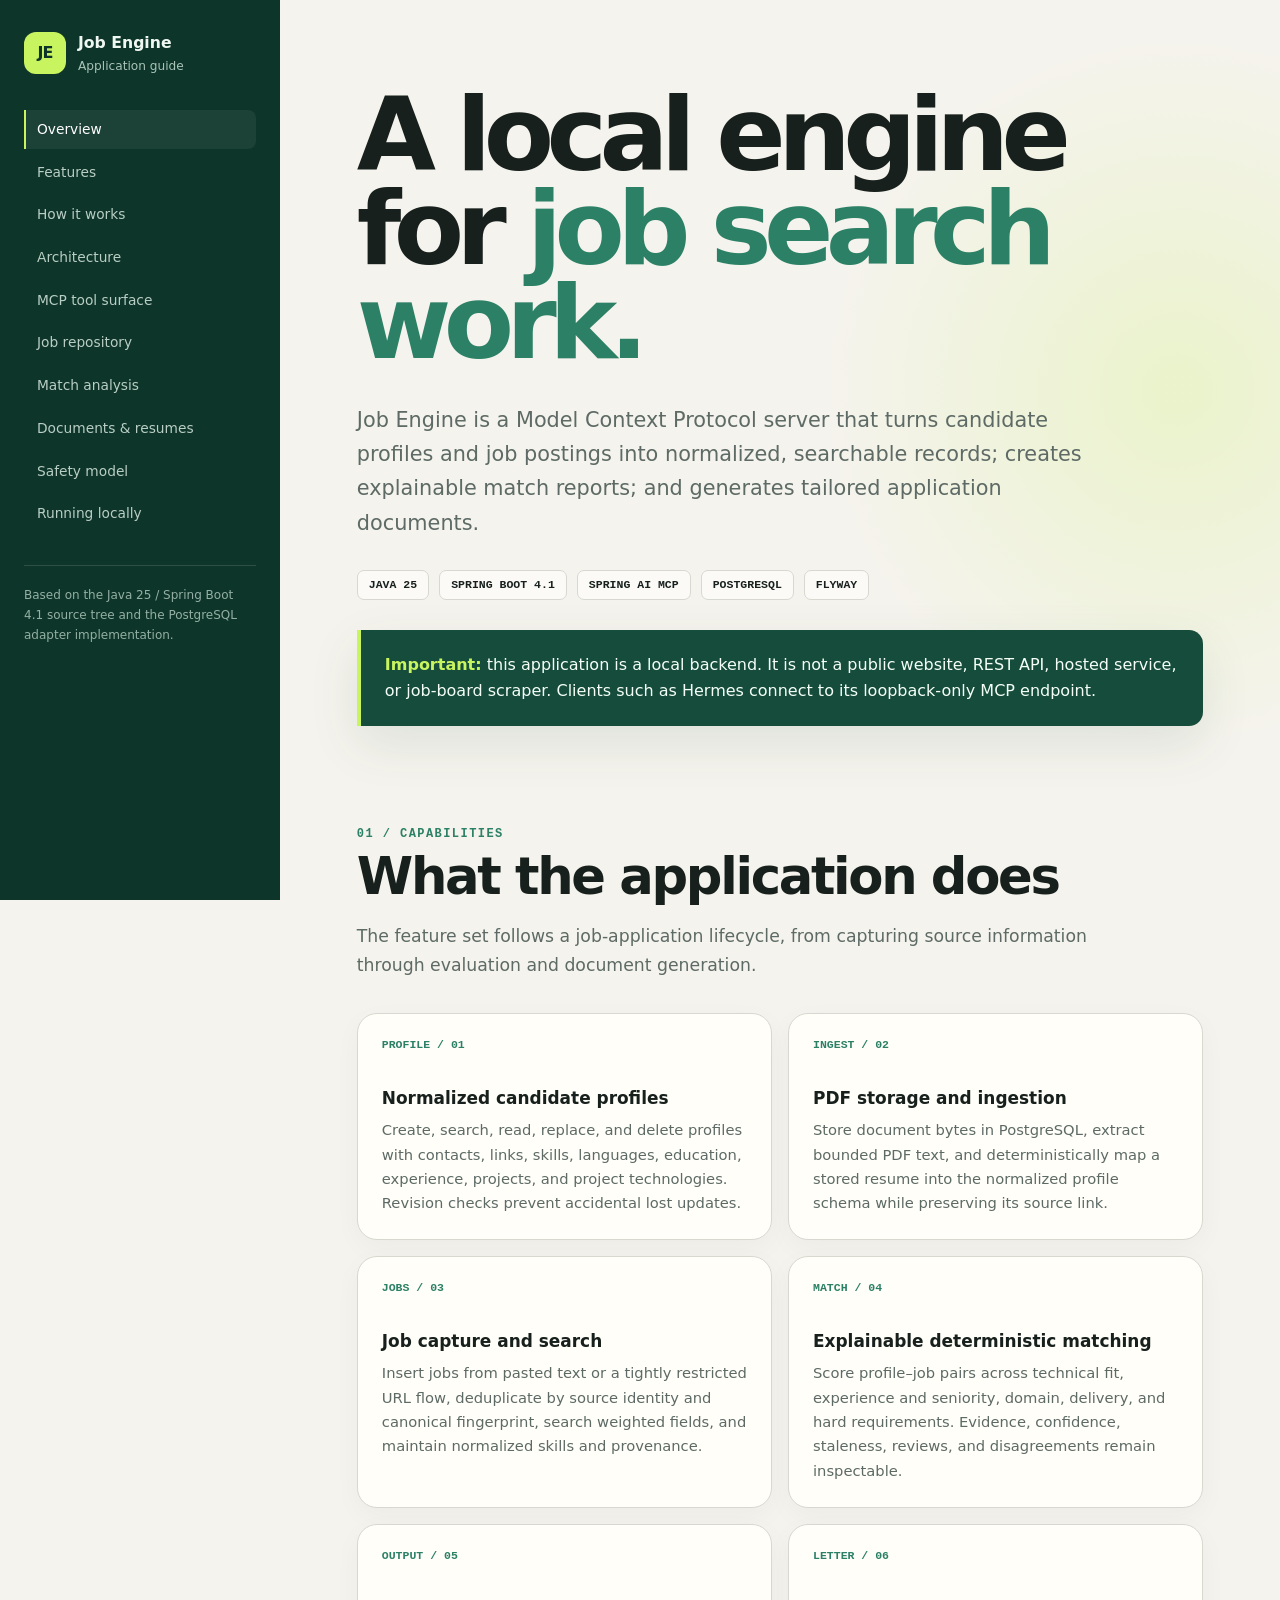
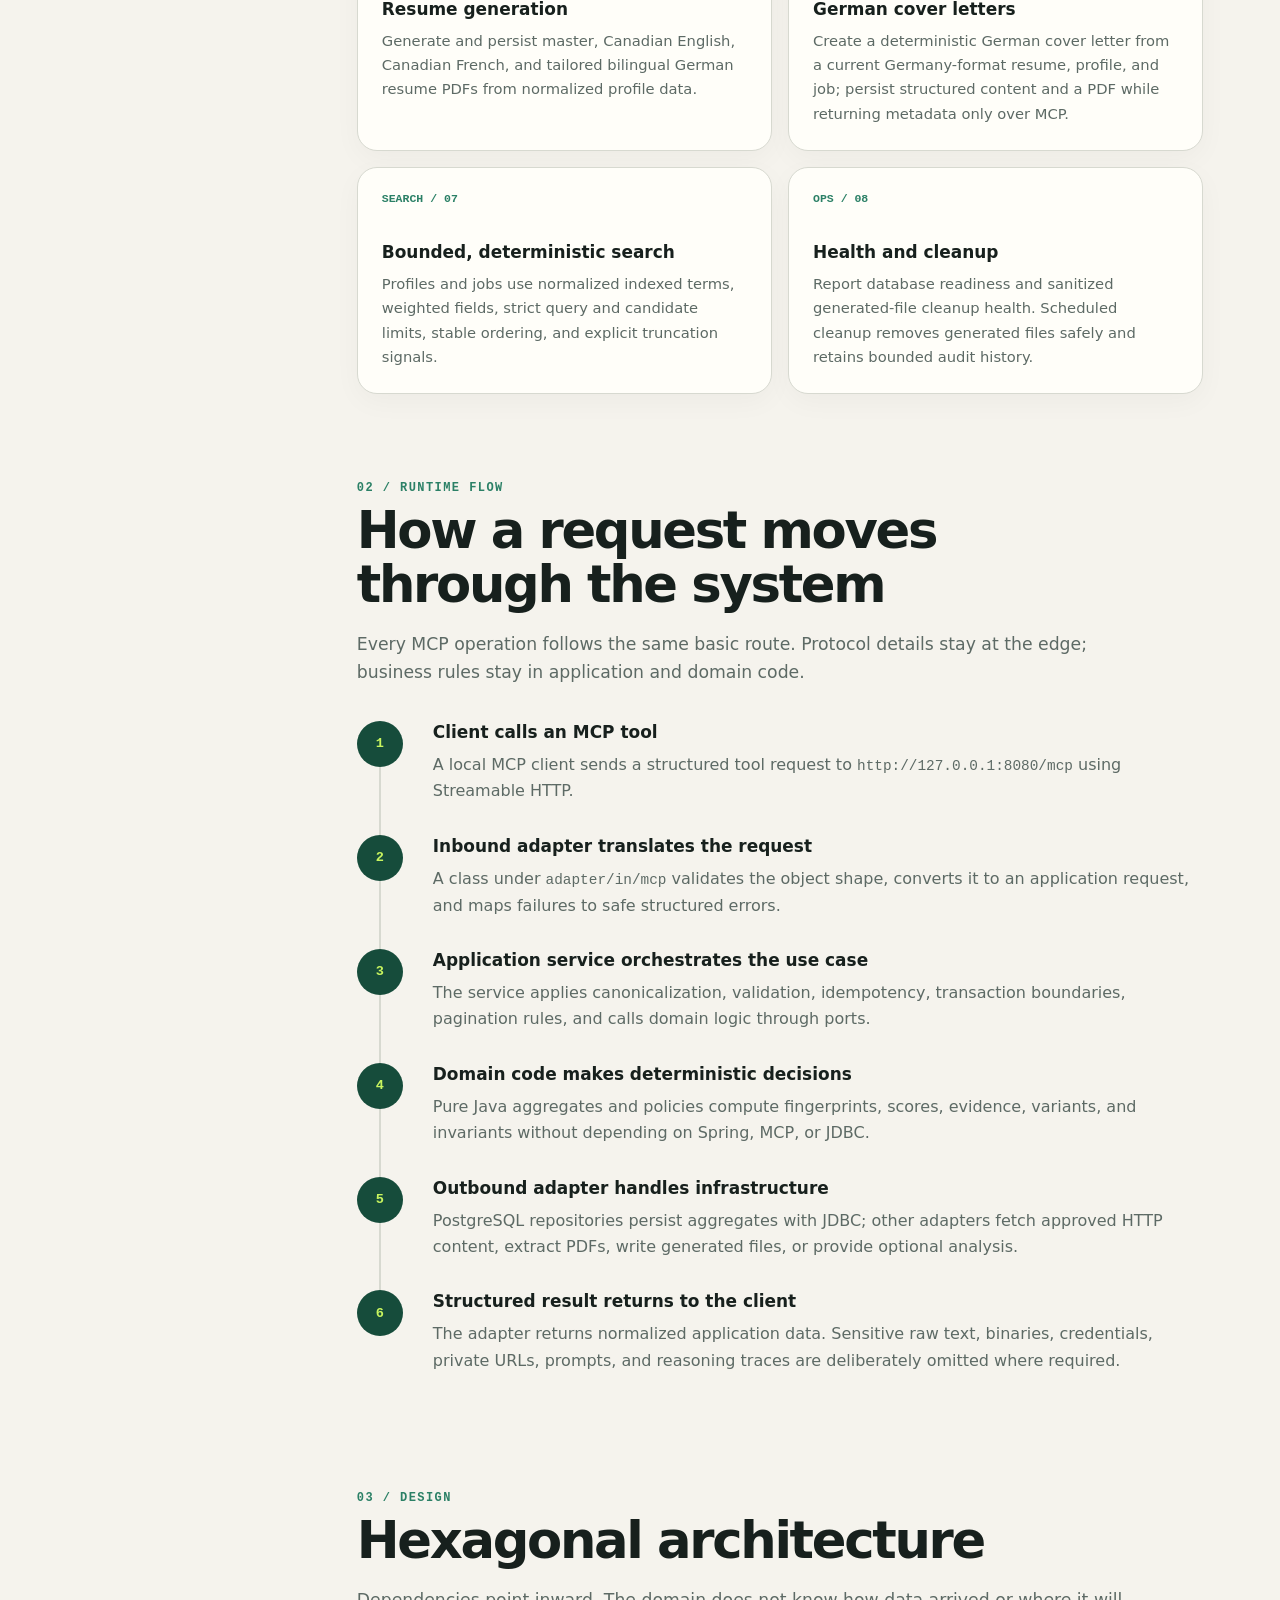
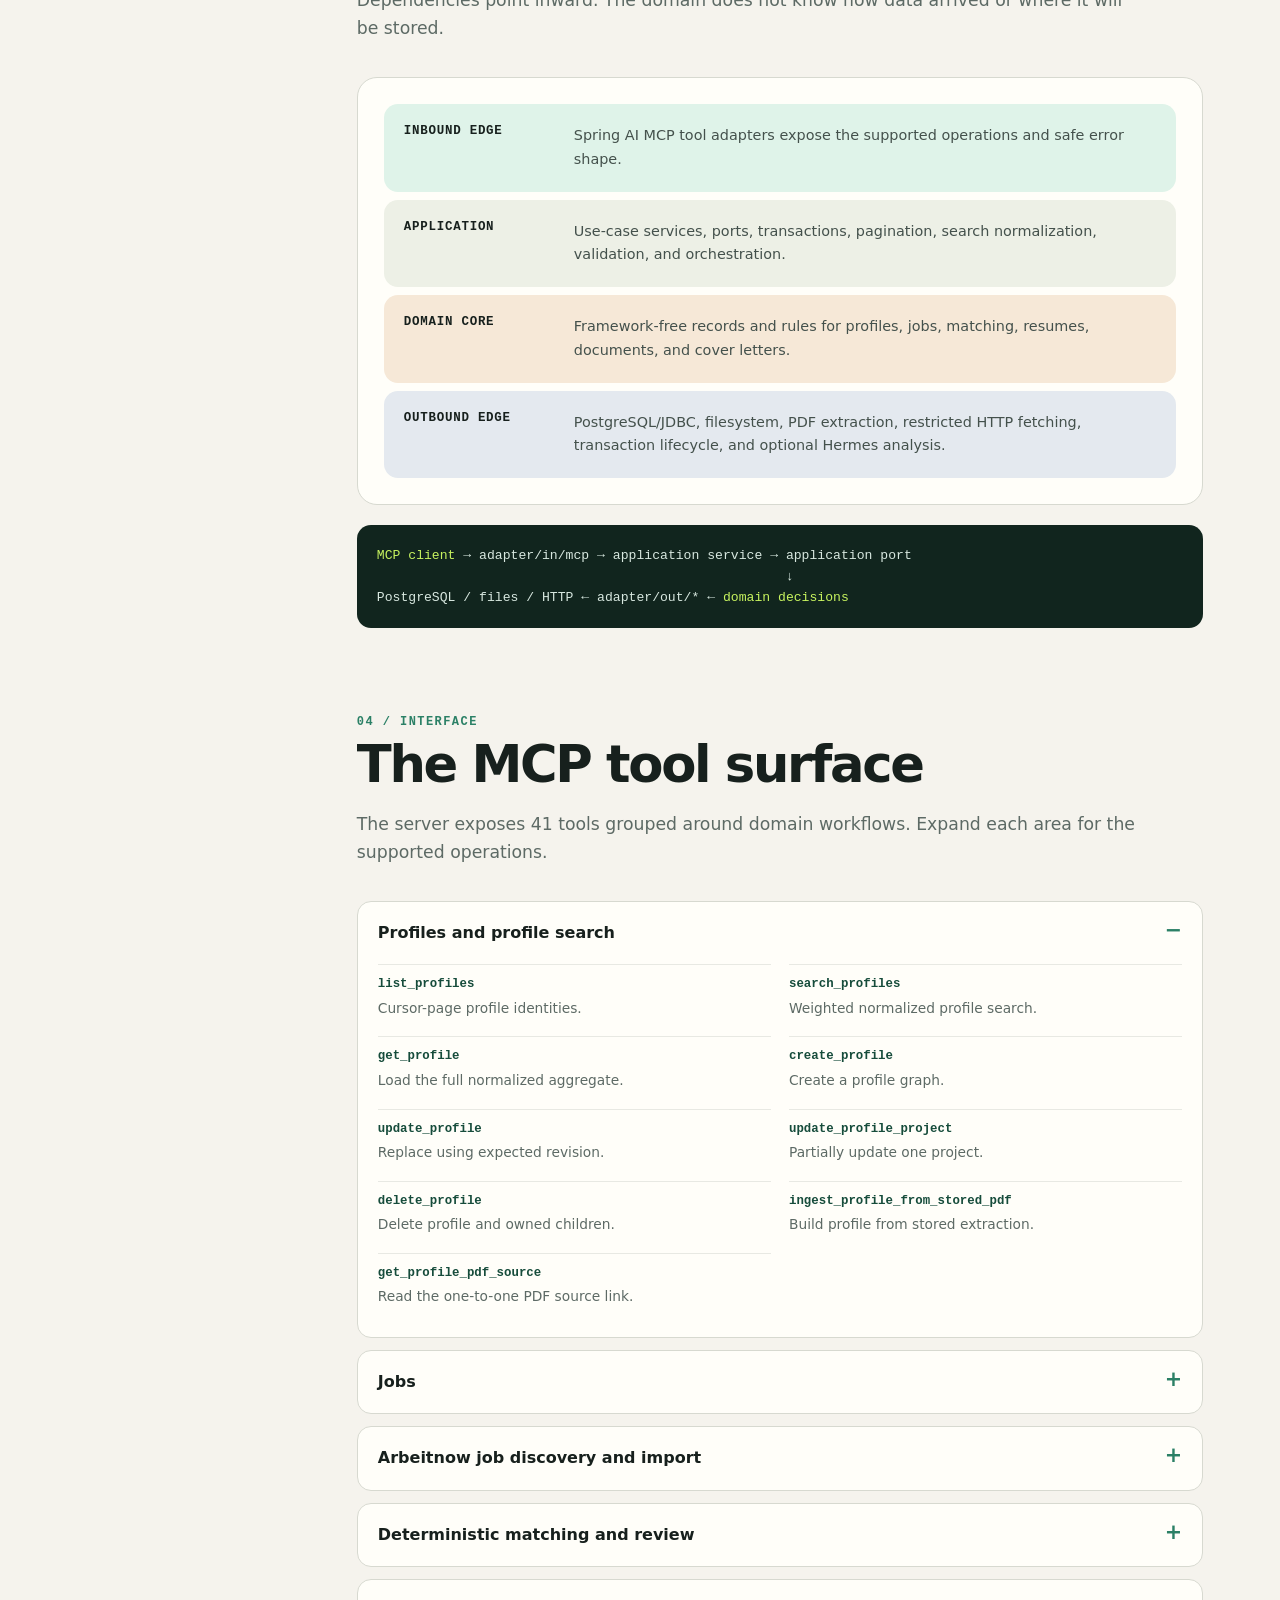
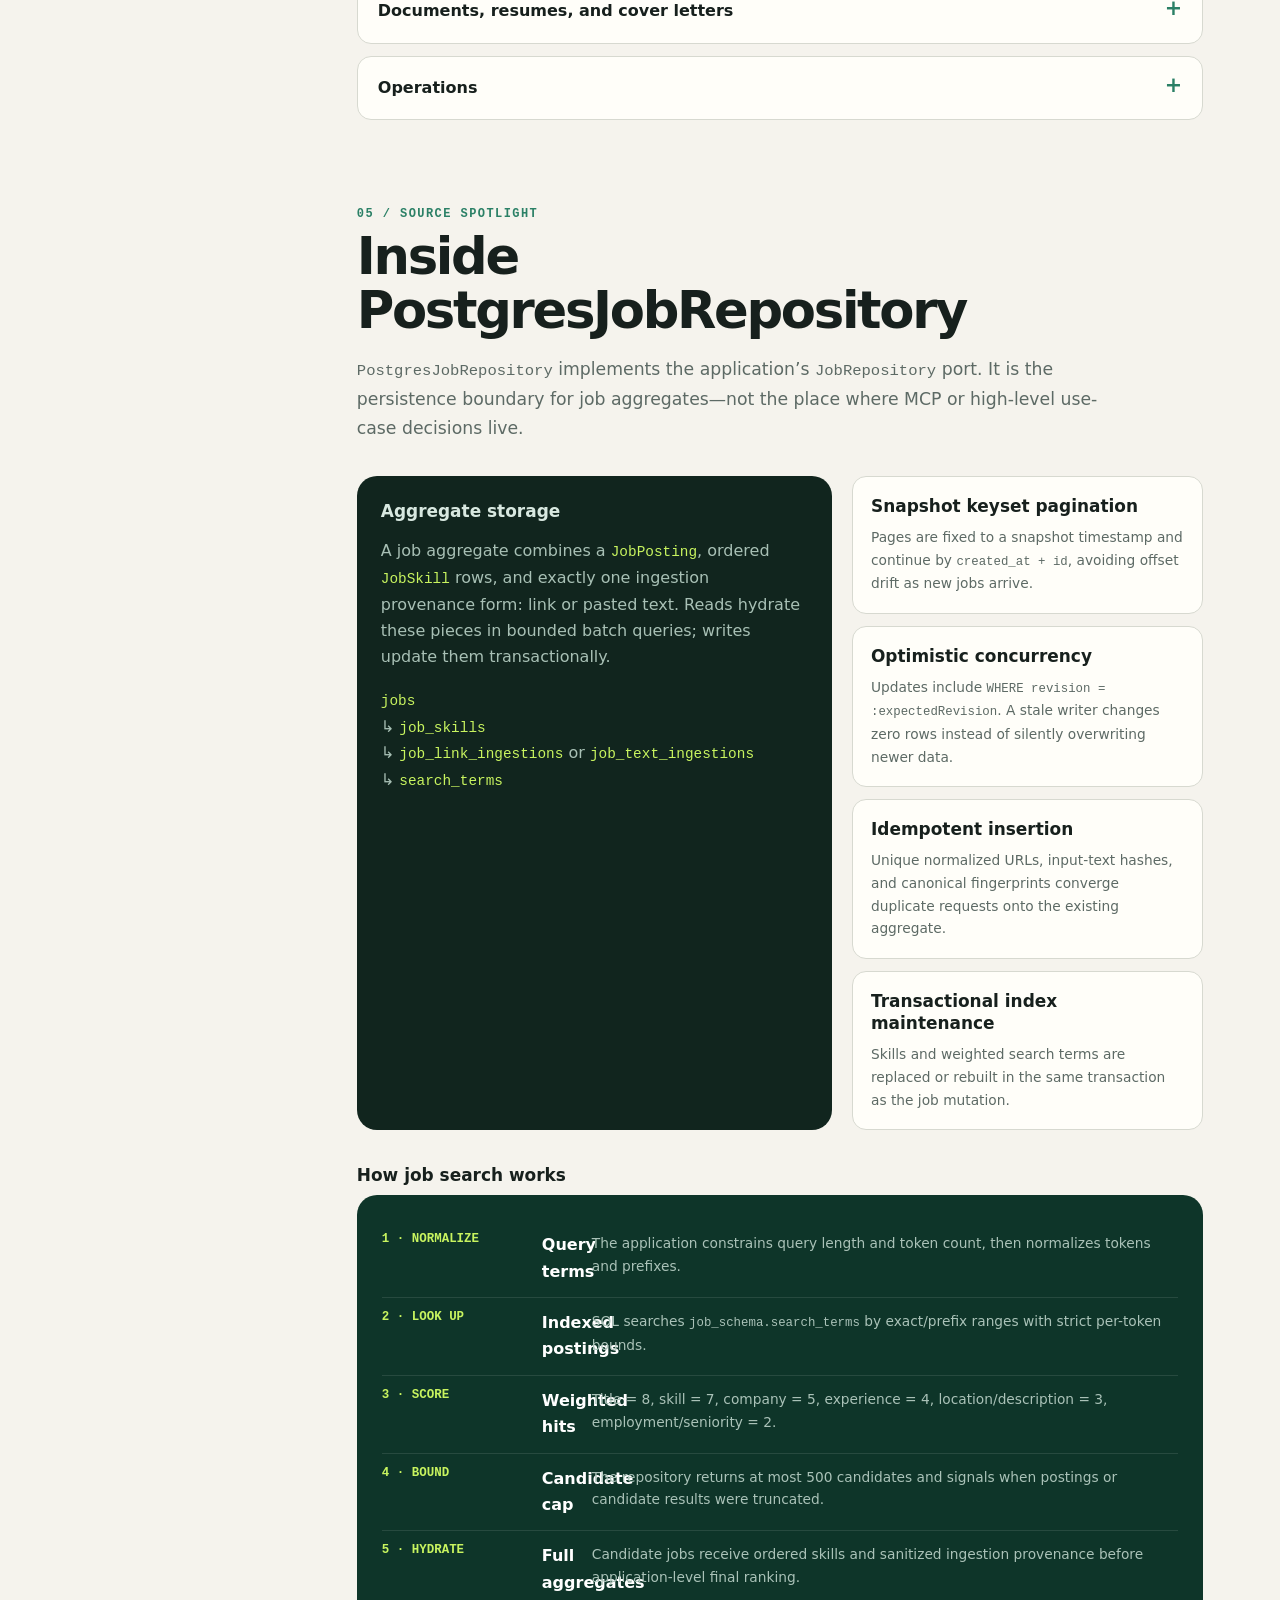
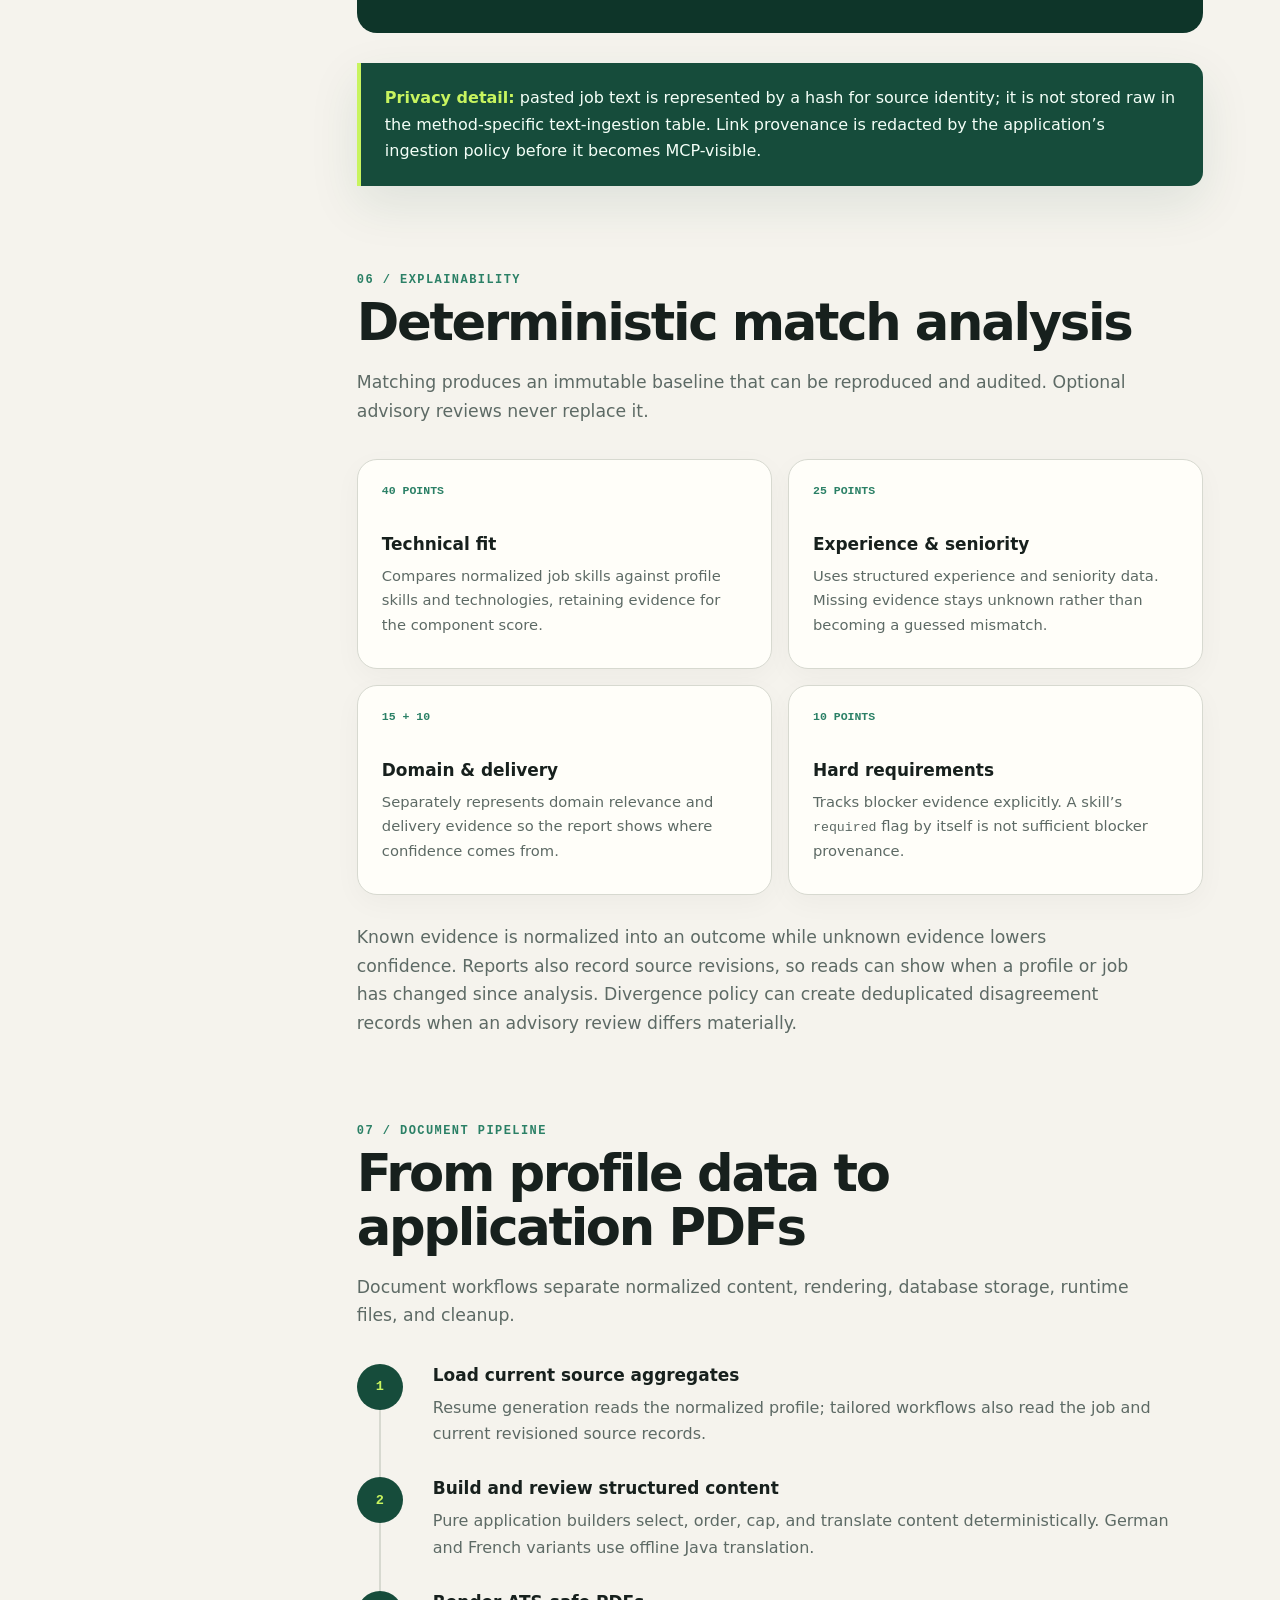
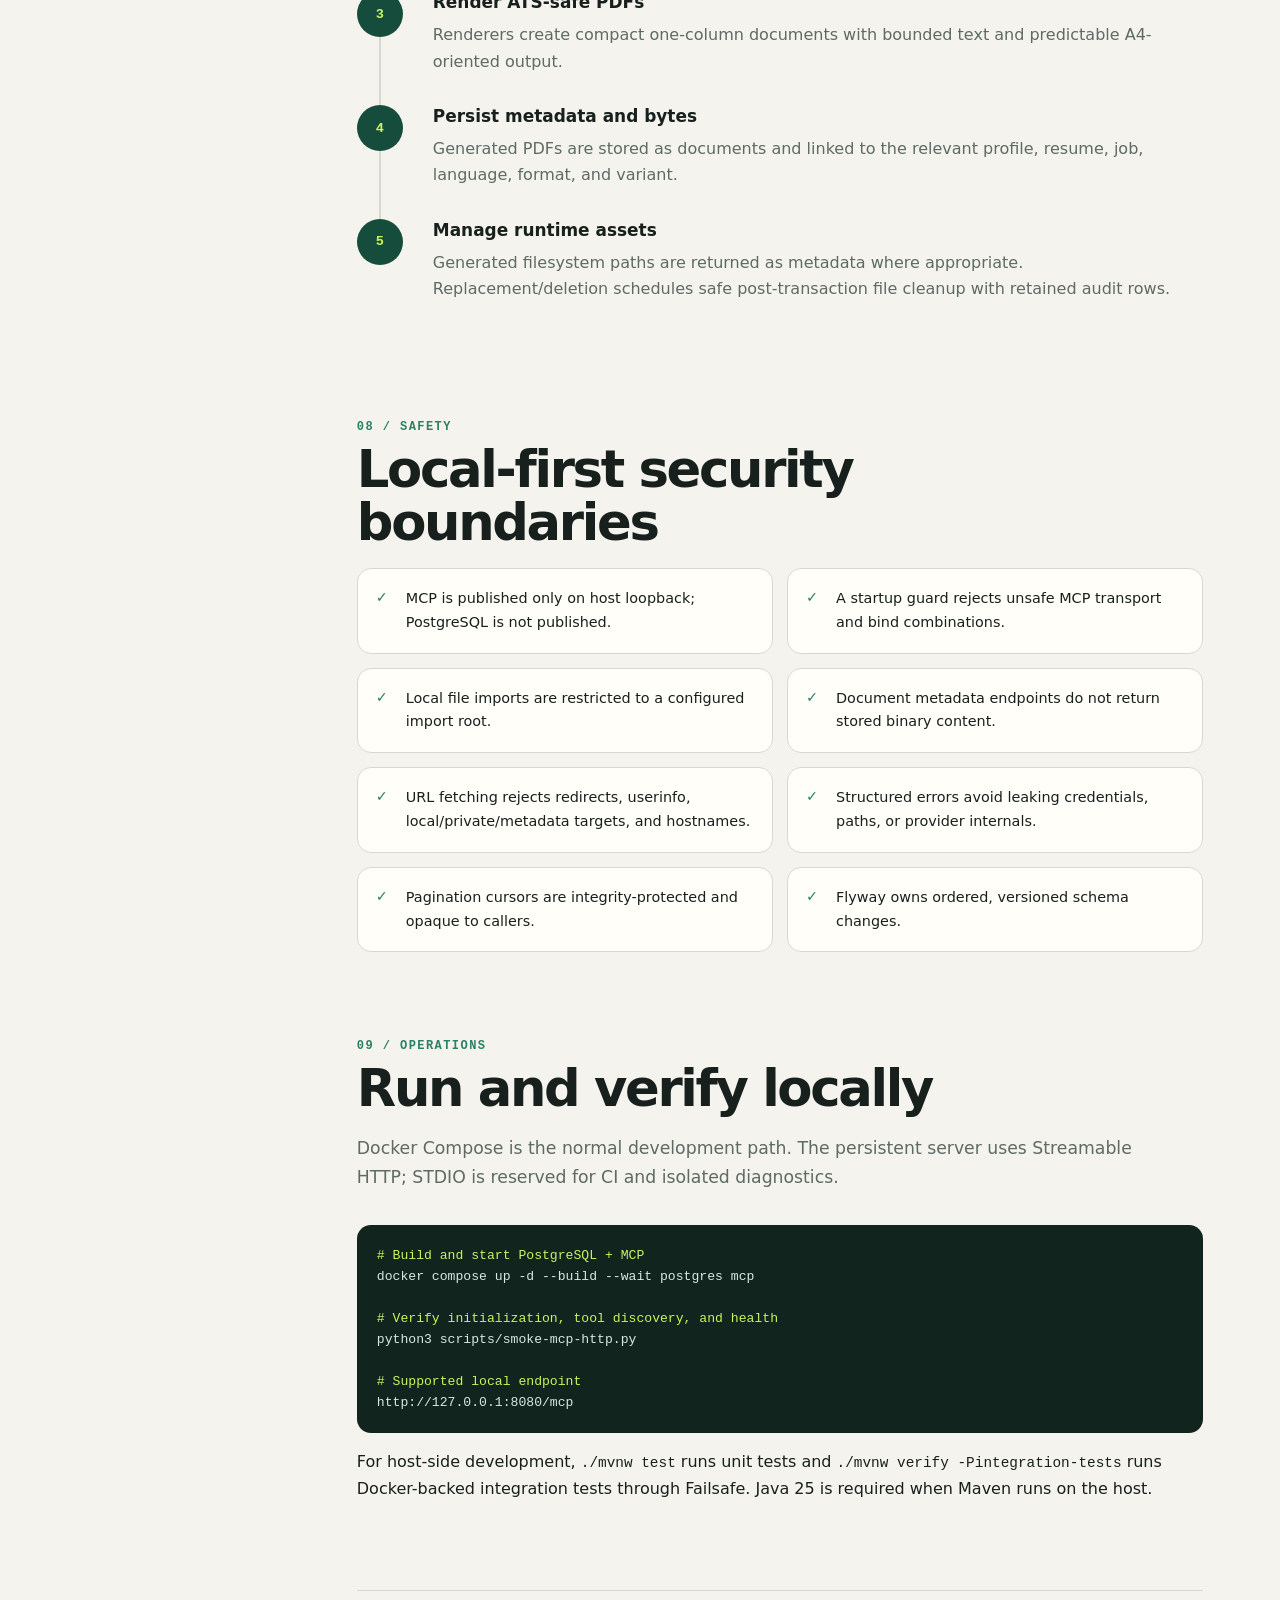
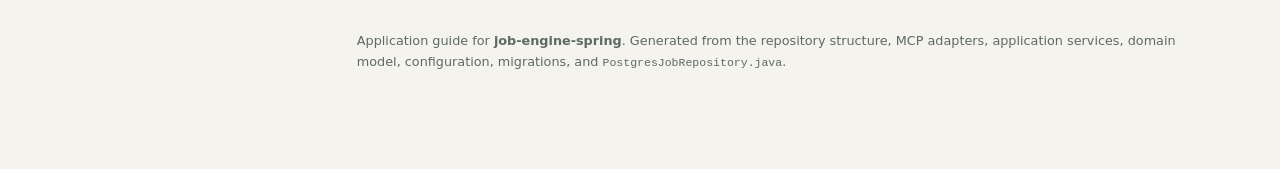
==== documentation/index.html @ 2ce81234 "feat: add Arbeitnow job scan and import tools Add a bounded, read-only Arbeitnow job scan and signed" ====
<!doctype html>
<html lang="en">
<head>
  <meta charset="utf-8">
  <meta name="viewport" content="width=device-width, initial-scale=1">
  <meta name="description" content="Feature and architecture guide for the job-engine-spring local MCP server.">
  <title>Job Engine — Application Guide</title>
  <style>
    :root {
      color-scheme: light;
      --ink: #17201d;
      --muted: #5d6a65;
      --paper: #f5f3ed;
      --surface: #fffef9;
      --line: #d7d9d0;
      --forest: #164c3b;
      --forest-2: #0e3529;
      --lime: #c8f45f;
      --teal: #2b8066;
      --amber: #d68731;
      --code: #11251e;
      --shadow: 0 18px 50px rgba(22, 76, 59, .10);
      --radius: 20px;
      --sidebar: 280px;
    }

    * { box-sizing: border-box; }
    html { scroll-behavior: smooth; scroll-padding-top: 28px; }
    body {
      margin: 0;
      color: var(--ink);
      background:
        radial-gradient(circle at 92% 4%, rgba(200, 244, 95, .24), transparent 22rem),
        var(--paper);
      font-family: Inter, ui-sans-serif, system-ui, -apple-system, BlinkMacSystemFont, "Segoe UI", sans-serif;
      line-height: 1.65;
    }
    a { color: inherit; }
    code, pre { font-family: "SFMono-Regular", Consolas, "Liberation Mono", monospace; }
    code { font-size: .9em; }
    .shell { display: grid; grid-template-columns: var(--sidebar) minmax(0, 1fr); min-height: 100vh; }

    .sidebar {
      position: sticky;
      top: 0;
      height: 100vh;
      padding: 30px 24px;
      background: var(--forest-2);
      color: #eef7f1;
      overflow-y: auto;
    }
    .brand { display: flex; gap: 12px; align-items: center; margin-bottom: 34px; }
    .brand-mark {
      display: grid; place-items: center; width: 42px; height: 42px;
      border-radius: 12px; background: var(--lime); color: var(--forest-2);
      font-weight: 900; letter-spacing: -.06em;
    }
    .brand strong { display: block; font-size: .98rem; }
    .brand span { display: block; color: #a9c4b9; font-size: .76rem; }
    .sidebar nav { display: grid; gap: 4px; }
    .sidebar nav a {
      padding: 8px 11px; border-left: 2px solid transparent; border-radius: 0 8px 8px 0;
      color: #b9cec5; text-decoration: none; font-size: .86rem; transition: .18s ease;
    }
    .sidebar nav a:hover, .sidebar nav a.active { color: white; border-color: var(--lime); background: rgba(255,255,255,.06); }
    .sidebar-note { margin-top: 32px; padding-top: 20px; border-top: 1px solid rgba(255,255,255,.13); color: #94b0a5; font-size: .75rem; }

    main { width: min(1140px, 100%); padding: 48px clamp(28px, 6vw, 88px) 80px; }
    section { margin: 0 0 88px; }
    .hero { min-height: 70vh; display: grid; align-content: center; padding: 40px 0 72px; }
    .hero h1 { max-width: 850px; margin: 0; font-size: clamp(3rem, 8vw, 6.8rem); line-height: .92; letter-spacing: -.075em; }
    .hero h1 span { color: var(--teal); }
    .hero-copy { max-width: 730px; margin: 32px 0 0; font-size: clamp(1.05rem, 2vw, 1.3rem); color: var(--muted); }
    .hero-meta { display: flex; flex-wrap: wrap; gap: 10px; margin-top: 30px; }
    .hero-meta span { padding: 7px 11px; border: 1px solid var(--line); border-radius: 7px; background: rgba(255,255,255,.6); font: 700 .72rem/1.2 "SFMono-Regular", Consolas, monospace; }

    .section-number { display: block; margin-bottom: 10px; color: var(--teal); font: 800 .75rem/1 monospace; letter-spacing: .12em; }
    h2 { max-width: 780px; margin: 0 0 18px; font-size: clamp(2rem, 4vw, 3.25rem); line-height: 1.05; letter-spacing: -.045em; }
    h3 { margin: 0 0 9px; font-size: 1.06rem; line-height: 1.3; }
    .lead { max-width: 780px; margin: 0 0 34px; color: var(--muted); font-size: 1.08rem; }

    .callout { margin: 30px 0; padding: 22px 24px; border-left: 4px solid var(--lime); background: var(--forest); color: #f4fff8; border-radius: 0 14px 14px 0; box-shadow: var(--shadow); }
    .callout strong { color: var(--lime); }

    .feature-grid { display: grid; grid-template-columns: repeat(2, minmax(0, 1fr)); gap: 16px; }
    .feature {
      min-height: 210px; padding: 24px; background: var(--surface); border: 1px solid var(--line);
      border-radius: var(--radius); box-shadow: 0 8px 28px rgba(23, 32, 29, .035);
    }
    .feature .index { display: block; margin-bottom: 36px; color: var(--teal); font: 800 .72rem monospace; }
    .feature p { margin: 0; color: var(--muted); font-size: .92rem; }

    .flow { display: grid; gap: 0; counter-reset: flow; }
    .flow-step { position: relative; display: grid; grid-template-columns: 58px minmax(0, 1fr); gap: 18px; padding-bottom: 30px; }
    .flow-step::before {
      counter-increment: flow; content: counter(flow); z-index: 1; display: grid; place-items: center;
      width: 46px; height: 46px; border-radius: 50%; background: var(--forest); color: var(--lime); font: 800 .85rem monospace;
    }
    .flow-step:not(:last-child)::after { content: ""; position: absolute; left: 22px; top: 46px; bottom: 0; width: 2px; background: var(--line); }
    .flow-step p { margin: 4px 0 0; color: var(--muted); }

    .architecture { padding: 26px; border: 1px solid var(--line); background: var(--surface); border-radius: var(--radius); }
    .layer { display: grid; grid-template-columns: 150px minmax(0,1fr); gap: 20px; padding: 20px; border-radius: 14px; }
    .layer + .layer { margin-top: 8px; }
    .layer:nth-child(1) { background: #dff3e9; }
    .layer:nth-child(2) { background: #edf0e6; }
    .layer:nth-child(3) { background: #f6e8d7; }
    .layer:nth-child(4) { background: #e4e9ef; }
    .layer strong { font: 800 .78rem monospace; text-transform: uppercase; letter-spacing: .06em; }
    .layer p { margin: 0; color: #44514c; font-size: .9rem; }

    .tools { display: grid; gap: 12px; }
    details { border: 1px solid var(--line); border-radius: 14px; background: var(--surface); overflow: hidden; }
    summary { cursor: pointer; padding: 18px 20px; font-weight: 800; list-style: none; }
    summary::-webkit-details-marker { display: none; }
    summary::after { content: "+"; float: right; color: var(--teal); font-size: 1.3rem; line-height: 1; }
    details[open] summary::after { content: "−"; }
    details > div { padding: 0 20px 20px; }
    .tool-list { display: grid; grid-template-columns: repeat(2, minmax(0,1fr)); gap: 8px 18px; margin: 0; padding: 0; list-style: none; }
    .tool-list li { padding: 9px 0; border-top: 1px solid #e8e9e3; color: var(--muted); font-size: .86rem; }
    .tool-list code { display: block; margin-bottom: 2px; color: var(--forest); font-weight: 800; }

    .repo-grid { display: grid; grid-template-columns: minmax(0, 1.15fr) minmax(260px, .85fr); gap: 20px; }
    .repo-panel { padding: 24px; border-radius: var(--radius); background: var(--code); color: #d8e8e0; }
    .repo-panel p { color: #a8c0b5; }
    .repo-panel code { color: var(--lime); }
    .repo-facts { display: grid; gap: 12px; }
    .fact { padding: 18px; border: 1px solid var(--line); border-radius: 14px; background: var(--surface); }
    .fact p { margin: 4px 0 0; color: var(--muted); font-size: .86rem; }

    pre { overflow-x: auto; margin: 20px 0 0; padding: 20px; border-radius: 14px; background: var(--code); color: #d8e8e0; font-size: .82rem; line-height: 1.6; }
    pre .accent { color: var(--lime); }
    .sequence { padding: 25px; border-radius: var(--radius); background: var(--forest-2); color: white; overflow-x: auto; }
    .sequence-row { display: grid; grid-template-columns: 150px 40px minmax(220px,1fr); align-items: start; gap: 10px; padding: 12px 0; border-bottom: 1px solid rgba(255,255,255,.1); }
    .sequence-row:last-child { border: 0; }
    .sequence-row b { color: var(--lime); font: 700 .78rem monospace; }
    .sequence-row span { color: #aac2b8; font-size: .86rem; }

    .security-list { display: grid; grid-template-columns: repeat(2,minmax(0,1fr)); gap: 14px; padding: 0; list-style: none; }
    .security-list li { padding: 18px 18px 18px 48px; position: relative; background: var(--surface); border: 1px solid var(--line); border-radius: 14px; font-size: .9rem; }
    .security-list li::before { content: "✓"; position: absolute; left: 18px; top: 17px; color: var(--teal); font-weight: 900; }
    footer { padding-top: 26px; border-top: 1px solid var(--line); color: var(--muted); font-size: .8rem; }

    .mobile-nav { display: none; }
    @media (max-width: 860px) {
      .shell { display: block; }
      .sidebar { display: none; }
      .mobile-nav { display: flex; position: sticky; top: 0; z-index: 10; justify-content: space-between; align-items: center; padding: 12px 18px; background: rgba(14,53,41,.95); color: white; backdrop-filter: blur(10px); }
      .mobile-nav a { color: var(--lime); text-decoration: none; font-weight: 800; }
      main { padding: 24px 20px 60px; }
      .hero { min-height: 72vh; }
      .feature-grid, .repo-grid, .security-list { grid-template-columns: 1fr; }
      .layer { grid-template-columns: 1fr; gap: 6px; }
      .tool-list { grid-template-columns: 1fr; }
    }
    @media print {
      .shell { display: block; }
      .sidebar, .mobile-nav { display: none; }
      main { max-width: none; padding: 0; }
      section { break-inside: avoid; margin-bottom: 48px; }
      details > div { display: block; }
      body { background: white; }
    }
    @media (prefers-reduced-motion: reduce) { html { scroll-behavior: auto; } * { transition: none !important; } }
  </style>
</head>
<body>
  <div class="mobile-nav"><strong>Job Engine Guide</strong><a href="#contents">Contents</a></div>
  <div class="shell">
    <aside class="sidebar" aria-label="Documentation navigation">
      <div class="brand"><div class="brand-mark">JE</div><div><strong>Job Engine</strong><span>Application guide</span></div></div>
      <nav id="contents">
        <a href="#overview">Overview</a>
        <a href="#features">Features</a>
        <a href="#workflow">How it works</a>
        <a href="#architecture">Architecture</a>
        <a href="#tools">MCP tool surface</a>
        <a href="#job-repository">Job repository</a>
        <a href="#matching">Match analysis</a>
        <a href="#documents">Documents & resumes</a>
        <a href="#security">Safety model</a>
        <a href="#running">Running locally</a>
      </nav>
      <p class="sidebar-note">Based on the Java 25 / Spring Boot 4.1 source tree and the PostgreSQL adapter implementation.</p>
    </aside>

    <main>
      <header class="hero" id="overview">
        <h1>A local engine for <span>job search work.</span></h1>
        <p class="hero-copy">Job Engine is a Model Context Protocol server that turns candidate profiles and job postings into normalized, searchable records; creates explainable match reports; and generates tailored application documents.</p>
        <div class="hero-meta" aria-label="Technology summary">
          <span>JAVA 25</span><span>SPRING BOOT 4.1</span><span>SPRING AI MCP</span><span>POSTGRESQL</span><span>FLYWAY</span>
        </div>
        <div class="callout"><strong>Important:</strong> this application is a local backend. It is not a public website, REST API, hosted service, or job-board scraper. Clients such as Hermes connect to its loopback-only MCP endpoint.</div>
      </header>

      <section id="features">
        <span class="section-number">01 / CAPABILITIES</span>
        <h2>What the application does</h2>
        <p class="lead">The feature set follows a job-application lifecycle, from capturing source information through evaluation and document generation.</p>
        <div class="feature-grid">
          <article class="feature"><span class="index">PROFILE / 01</span><h3>Normalized candidate profiles</h3><p>Create, search, read, replace, and delete profiles with contacts, links, skills, languages, education, experience, projects, and project technologies. Revision checks prevent accidental lost updates.</p></article>
          <article class="feature"><span class="index">INGEST / 02</span><h3>PDF storage and ingestion</h3><p>Store document bytes in PostgreSQL, extract bounded PDF text, and deterministically map a stored resume into the normalized profile schema while preserving its source link.</p></article>
          <article class="feature"><span class="index">JOBS / 03</span><h3>Job capture and search</h3><p>Insert jobs from pasted text or a tightly restricted URL flow, deduplicate by source identity and canonical fingerprint, search weighted fields, and maintain normalized skills and provenance.</p></article>
          <article class="feature"><span class="index">MATCH / 04</span><h3>Explainable deterministic matching</h3><p>Score profile–job pairs across technical fit, experience and seniority, domain, delivery, and hard requirements. Evidence, confidence, staleness, reviews, and disagreements remain inspectable.</p></article>
          <article class="feature"><span class="index">OUTPUT / 05</span><h3>Resume generation</h3><p>Generate and persist master, Canadian English, Canadian French, and tailored bilingual German resume PDFs from normalized profile data.</p></article>
          <article class="feature"><span class="index">LETTER / 06</span><h3>German cover letters</h3><p>Create a deterministic German cover letter from a current Germany-format resume, profile, and job; persist structured content and a PDF while returning metadata only over MCP.</p></article>
          <article class="feature"><span class="index">SEARCH / 07</span><h3>Bounded, deterministic search</h3><p>Profiles and jobs use normalized indexed terms, weighted fields, strict query and candidate limits, stable ordering, and explicit truncation signals.</p></article>
          <article class="feature"><span class="index">OPS / 08</span><h3>Health and cleanup</h3><p>Report database readiness and sanitized generated-file cleanup health. Scheduled cleanup removes generated files safely and retains bounded audit history.</p></article>
        </div>
      </section>

      <section id="workflow">
        <span class="section-number">02 / RUNTIME FLOW</span>
        <h2>How a request moves through the system</h2>
        <p class="lead">Every MCP operation follows the same basic route. Protocol details stay at the edge; business rules stay in application and domain code.</p>
        <div class="flow">
          <div class="flow-step"><div><h3>Client calls an MCP tool</h3><p>A local MCP client sends a structured tool request to <code>http://127.0.0.1:8080/mcp</code> using Streamable HTTP.</p></div></div>
          <div class="flow-step"><div><h3>Inbound adapter translates the request</h3><p>A class under <code>adapter/in/mcp</code> validates the object shape, converts it to an application request, and maps failures to safe structured errors.</p></div></div>
          <div class="flow-step"><div><h3>Application service orchestrates the use case</h3><p>The service applies canonicalization, validation, idempotency, transaction boundaries, pagination rules, and calls domain logic through ports.</p></div></div>
          <div class="flow-step"><div><h3>Domain code makes deterministic decisions</h3><p>Pure Java aggregates and policies compute fingerprints, scores, evidence, variants, and invariants without depending on Spring, MCP, or JDBC.</p></div></div>
          <div class="flow-step"><div><h3>Outbound adapter handles infrastructure</h3><p>PostgreSQL repositories persist aggregates with JDBC; other adapters fetch approved HTTP content, extract PDFs, write generated files, or provide optional analysis.</p></div></div>
          <div class="flow-step"><div><h3>Structured result returns to the client</h3><p>The adapter returns normalized application data. Sensitive raw text, binaries, credentials, private URLs, prompts, and reasoning traces are deliberately omitted where required.</p></div></div>
        </div>
      </section>

      <section id="architecture">
        <span class="section-number">03 / DESIGN</span>
        <h2>Hexagonal architecture</h2>
        <p class="lead">Dependencies point inward. The domain does not know how data arrived or where it will be stored.</p>
        <div class="architecture" role="img" aria-label="Architecture layers from MCP client through adapters and application domain to infrastructure">
          <div class="layer"><strong>Inbound edge</strong><p>Spring AI MCP tool adapters expose the supported operations and safe error shape.</p></div>
          <div class="layer"><strong>Application</strong><p>Use-case services, ports, transactions, pagination, search normalization, validation, and orchestration.</p></div>
          <div class="layer"><strong>Domain core</strong><p>Framework-free records and rules for profiles, jobs, matching, resumes, documents, and cover letters.</p></div>
          <div class="layer"><strong>Outbound edge</strong><p>PostgreSQL/JDBC, filesystem, PDF extraction, restricted HTTP fetching, transaction lifecycle, and optional Hermes analysis.</p></div>
        </div>
        <pre><span class="accent">MCP client</span> → adapter/in/mcp → application service → application port
                                                    ↓
PostgreSQL / files / HTTP ← adapter/out/* ← <span class="accent">domain decisions</span></pre>
      </section>

      <section id="tools">
        <span class="section-number">04 / INTERFACE</span>
        <h2>The MCP tool surface</h2>
        <p class="lead">The server exposes 41 tools grouped around domain workflows. Expand each area for the supported operations.</p>
        <div class="tools">
          <details open><summary>Profiles and profile search</summary><div><ul class="tool-list">
            <li><code>list_profiles</code>Cursor-page profile identities.</li><li><code>search_profiles</code>Weighted normalized profile search.</li>
            <li><code>get_profile</code>Load the full normalized aggregate.</li><li><code>create_profile</code>Create a profile graph.</li>
            <li><code>update_profile</code>Replace using expected revision.</li><li><code>update_profile_project</code>Partially update one project.</li>
            <li><code>delete_profile</code>Delete profile and owned children.</li><li><code>ingest_profile_from_stored_pdf</code>Build profile from stored extraction.</li>
            <li><code>get_profile_pdf_source</code>Read the one-to-one PDF source link.</li>
          </ul></div></details>
          <details><summary>Jobs</summary><div><ul class="tool-list">
            <li><code>list_jobs</code>Cursor-page stored postings.</li><li><code>search_jobs</code>Search eight weighted field groups.</li>
            <li><code>get_job</code>Load job, skills, and provenance.</li><li><code>update_job</code>Partial update with expected revision.</li>
            <li><code>delete_job</code>Hard-delete a job.</li><li><code>add_job_from_text</code>Idempotent pasted-text insertion.</li>
            <li><code>add_job_from_link</code>Restricted URL fetch and insertion.</li><li><code>analyze_job_link</code>Store an optional structured analysis run.</li>
            <li><code>add_job_from_analysis</code>Create or reuse from an analysis run.</li>
          </ul></div></details>
          <details><summary>Arbeitnow job discovery and import</summary><div><ul class="tool-list">
            <li><code>scan_arbeitnow_jobs</code>Bounded, sanitized, read-only discovery from the fixed Arbeitnow source; it never writes to the database.</li>
            <li><code>import_arbeitnow_job</code>Accept a server-issued short-lived signed <code>candidateToken</code>, verify it before persistence, then reuse stored-job CRUD and idempotency without provider refetching or external analysis.</li>
          </ul></div></details>
          <details><summary>Deterministic matching and review</summary><div><ul class="tool-list">
            <li><code>analyze_job_match</code>Create/reuse one immutable report.</li><li><code>analyze_all_job_matches</code>Analyze one bounded job page.</li>
            <li><code>get_match_report</code>Load report with staleness.</li><li><code>list_match_reports</code>Filter and page reports.</li>
            <li><code>submit_match_review</code>Store separate advisory review.</li><li><code>get_match_review</code>Read one review.</li>
            <li><code>list_match_reviews</code>Page reviews.</li><li><code>list_match_disagreements</code>Page policy divergences.</li>
            <li><code>acknowledge_match_disagreement</code>Acknowledge locally.</li><li><code>link_match_disagreement</code>Record an existing issue ID.</li>
          </ul></div></details>
          <details><summary>Documents, resumes, and cover letters</summary><div><ul class="tool-list">
            <li><code>extract_pdf_text</code>Read an allowed local PDF.</li><li><code>store_document_file</code>Persist an allowed local file.</li>
            <li><code>get_document_metadata</code>Read metadata without bytes.</li><li><code>extract_stored_pdf_text</code>Extract a stored PDF.</li>
            <li><code>generate_pdf_file</code>Generate a basic PDF.</li><li><code>generate_pdf_resume</code>Create the master resume.</li>
            <li><code>generate_canadian_pdf_resume</code>Create Canadian English variant.</li><li><code>generate_canadian_french_pdf_resume</code>Create offline French variant.</li>
            <li><code>generate_german_tailored_resume</code>Create tailored EN/DE Lebenslauf.</li><li><code>generate_german_cover_letter</code>Create German application letter.</li>
          </ul></div></details>
          <details><summary>Operations</summary><div><ul class="tool-list"><li><code>health</code>Database readiness and sanitized cleanup backlog status.</li></ul></div></details>
        </div>
      </section>

      <section id="job-repository">
        <span class="section-number">05 / SOURCE SPOTLIGHT</span>
        <h2>Inside PostgresJobRepository</h2>
        <p class="lead"><code>PostgresJobRepository</code> implements the application’s <code>JobRepository</code> port. It is the persistence boundary for job aggregates—not the place where MCP or high-level use-case decisions live.</p>
        <div class="repo-grid">
          <article class="repo-panel"><h3>Aggregate storage</h3><p>A job aggregate combines a <code>JobPosting</code>, ordered <code>JobSkill</code> rows, and exactly one ingestion provenance form: link or pasted text. Reads hydrate these pieces in bounded batch queries; writes update them transactionally.</p><p><code>jobs</code><br>↳ <code>job_skills</code><br>↳ <code>job_link_ingestions</code> or <code>job_text_ingestions</code><br>↳ <code>search_terms</code></p></article>
          <div class="repo-facts">
            <article class="fact"><h3>Snapshot keyset pagination</h3><p>Pages are fixed to a snapshot timestamp and continue by <code>created_at + id</code>, avoiding offset drift as new jobs arrive.</p></article>
            <article class="fact"><h3>Optimistic concurrency</h3><p>Updates include <code>WHERE revision = :expectedRevision</code>. A stale writer changes zero rows instead of silently overwriting newer data.</p></article>
            <article class="fact"><h3>Idempotent insertion</h3><p>Unique normalized URLs, input-text hashes, and canonical fingerprints converge duplicate requests onto the existing aggregate.</p></article>
            <article class="fact"><h3>Transactional index maintenance</h3><p>Skills and weighted search terms are replaced or rebuilt in the same transaction as the job mutation.</p></article>
          </div>
        </div>

        <h3 style="margin-top:34px">How job search works</h3>
        <div class="sequence">
          <div class="sequence-row"><b>1 · NORMALIZE</b><strong>Query terms</strong><span>The application constrains query length and token count, then normalizes tokens and prefixes.</span></div>
          <div class="sequence-row"><b>2 · LOOK UP</b><strong>Indexed postings</strong><span>SQL searches <code>job_schema.search_terms</code> by exact/prefix ranges with strict per-token bounds.</span></div>
          <div class="sequence-row"><b>3 · SCORE</b><strong>Weighted hits</strong><span>Title = 8, skill = 7, company = 5, experience = 4, location/description = 3, employment/seniority = 2.</span></div>
          <div class="sequence-row"><b>4 · BOUND</b><strong>Candidate cap</strong><span>The repository returns at most 500 candidates and signals when postings or candidate results were truncated.</span></div>
          <div class="sequence-row"><b>5 · HYDRATE</b><strong>Full aggregates</strong><span>Candidate jobs receive ordered skills and sanitized ingestion provenance before application-level final ranking.</span></div>
        </div>
        <div class="callout"><strong>Privacy detail:</strong> pasted job text is represented by a hash for source identity; it is not stored raw in the method-specific text-ingestion table. Link provenance is redacted by the application’s ingestion policy before it becomes MCP-visible.</div>
      </section>

      <section id="matching">
        <span class="section-number">06 / EXPLAINABILITY</span>
        <h2>Deterministic match analysis</h2>
        <p class="lead">Matching produces an immutable baseline that can be reproduced and audited. Optional advisory reviews never replace it.</p>
        <div class="feature-grid">
          <article class="feature"><span class="index">40 POINTS</span><h3>Technical fit</h3><p>Compares normalized job skills against profile skills and technologies, retaining evidence for the component score.</p></article>
          <article class="feature"><span class="index">25 POINTS</span><h3>Experience & seniority</h3><p>Uses structured experience and seniority data. Missing evidence stays unknown rather than becoming a guessed mismatch.</p></article>
          <article class="feature"><span class="index">15 + 10</span><h3>Domain & delivery</h3><p>Separately represents domain relevance and delivery evidence so the report shows where confidence comes from.</p></article>
          <article class="feature"><span class="index">10 POINTS</span><h3>Hard requirements</h3><p>Tracks blocker evidence explicitly. A skill’s <code>required</code> flag by itself is not sufficient blocker provenance.</p></article>
        </div>
        <p class="lead" style="margin-top:28px">Known evidence is normalized into an outcome while unknown evidence lowers confidence. Reports also record source revisions, so reads can show when a profile or job has changed since analysis. Divergence policy can create deduplicated disagreement records when an advisory review differs materially.</p>
      </section>

      <section id="documents">
        <span class="section-number">07 / DOCUMENT PIPELINE</span>
        <h2>From profile data to application PDFs</h2>
        <p class="lead">Document workflows separate normalized content, rendering, database storage, runtime files, and cleanup.</p>
        <div class="flow">
          <div class="flow-step"><div><h3>Load current source aggregates</h3><p>Resume generation reads the normalized profile; tailored workflows also read the job and current revisioned source records.</p></div></div>
          <div class="flow-step"><div><h3>Build and review structured content</h3><p>Pure application builders select, order, cap, and translate content deterministically. German and French variants use offline Java translation.</p></div></div>
          <div class="flow-step"><div><h3>Render ATS-safe PDFs</h3><p>Renderers create compact one-column documents with bounded text and predictable A4-oriented output.</p></div></div>
          <div class="flow-step"><div><h3>Persist metadata and bytes</h3><p>Generated PDFs are stored as documents and linked to the relevant profile, resume, job, language, format, and variant.</p></div></div>
          <div class="flow-step"><div><h3>Manage runtime assets</h3><p>Generated filesystem paths are returned as metadata where appropriate. Replacement/deletion schedules safe post-transaction file cleanup with retained audit rows.</p></div></div>
        </div>
      </section>

      <section id="security">
        <span class="section-number">08 / SAFETY</span>
        <h2>Local-first security boundaries</h2>
        <ul class="security-list">
          <li>MCP is published only on host loopback; PostgreSQL is not published.</li>
          <li>A startup guard rejects unsafe MCP transport and bind combinations.</li>
          <li>Local file imports are restricted to a configured import root.</li>
          <li>Document metadata endpoints do not return stored binary content.</li>
          <li>URL fetching rejects redirects, userinfo, local/private/metadata targets, and hostnames.</li>
          <li>Structured errors avoid leaking credentials, paths, or provider internals.</li>
          <li>Pagination cursors are integrity-protected and opaque to callers.</li>
          <li>Flyway owns ordered, versioned schema changes.</li>
        </ul>
      </section>

      <section id="running">
        <span class="section-number">09 / OPERATIONS</span>
        <h2>Run and verify locally</h2>
        <p class="lead">Docker Compose is the normal development path. The persistent server uses Streamable HTTP; STDIO is reserved for CI and isolated diagnostics.</p>
        <pre><span class="accent"># Build and start PostgreSQL + MCP</span>
docker compose up -d --build --wait postgres mcp

<span class="accent"># Verify initialization, tool discovery, and health</span>
python3 scripts/smoke-mcp-http.py

<span class="accent"># Supported local endpoint</span>
http://127.0.0.1:8080/mcp</pre>
        <p>For host-side development, <code>./mvnw test</code> runs unit tests and <code>./mvnw verify -Pintegration-tests</code> runs Docker-backed integration tests through Failsafe. Java 25 is required when Maven runs on the host.</p>
      </section>

      <footer>
        <p>Application guide for <strong>job-engine-spring</strong>. Generated from the repository structure, MCP adapters, application services, domain model, configuration, migrations, and <code>PostgresJobRepository.java</code>.</p>
      </footer>
    </main>
  </div>
  <script>
    const links = [...document.querySelectorAll('.sidebar nav a')];
    const sections = links.map(link => document.querySelector(link.getAttribute('href'))).filter(Boolean);
    const observer = new IntersectionObserver(entries => {
      const visible = entries.filter(entry => entry.isIntersecting).sort((a, b) => b.intersectionRatio - a.intersectionRatio)[0];
      if (!visible) return;
      links.forEach(link => link.classList.toggle('active', link.getAttribute('href') === '#' + visible.target.id));
    }, { rootMargin: '-15% 0px -70% 0px', threshold: [0, .15, .5] });
    sections.forEach(section => observer.observe(section));
  </script>
</body>
</html>
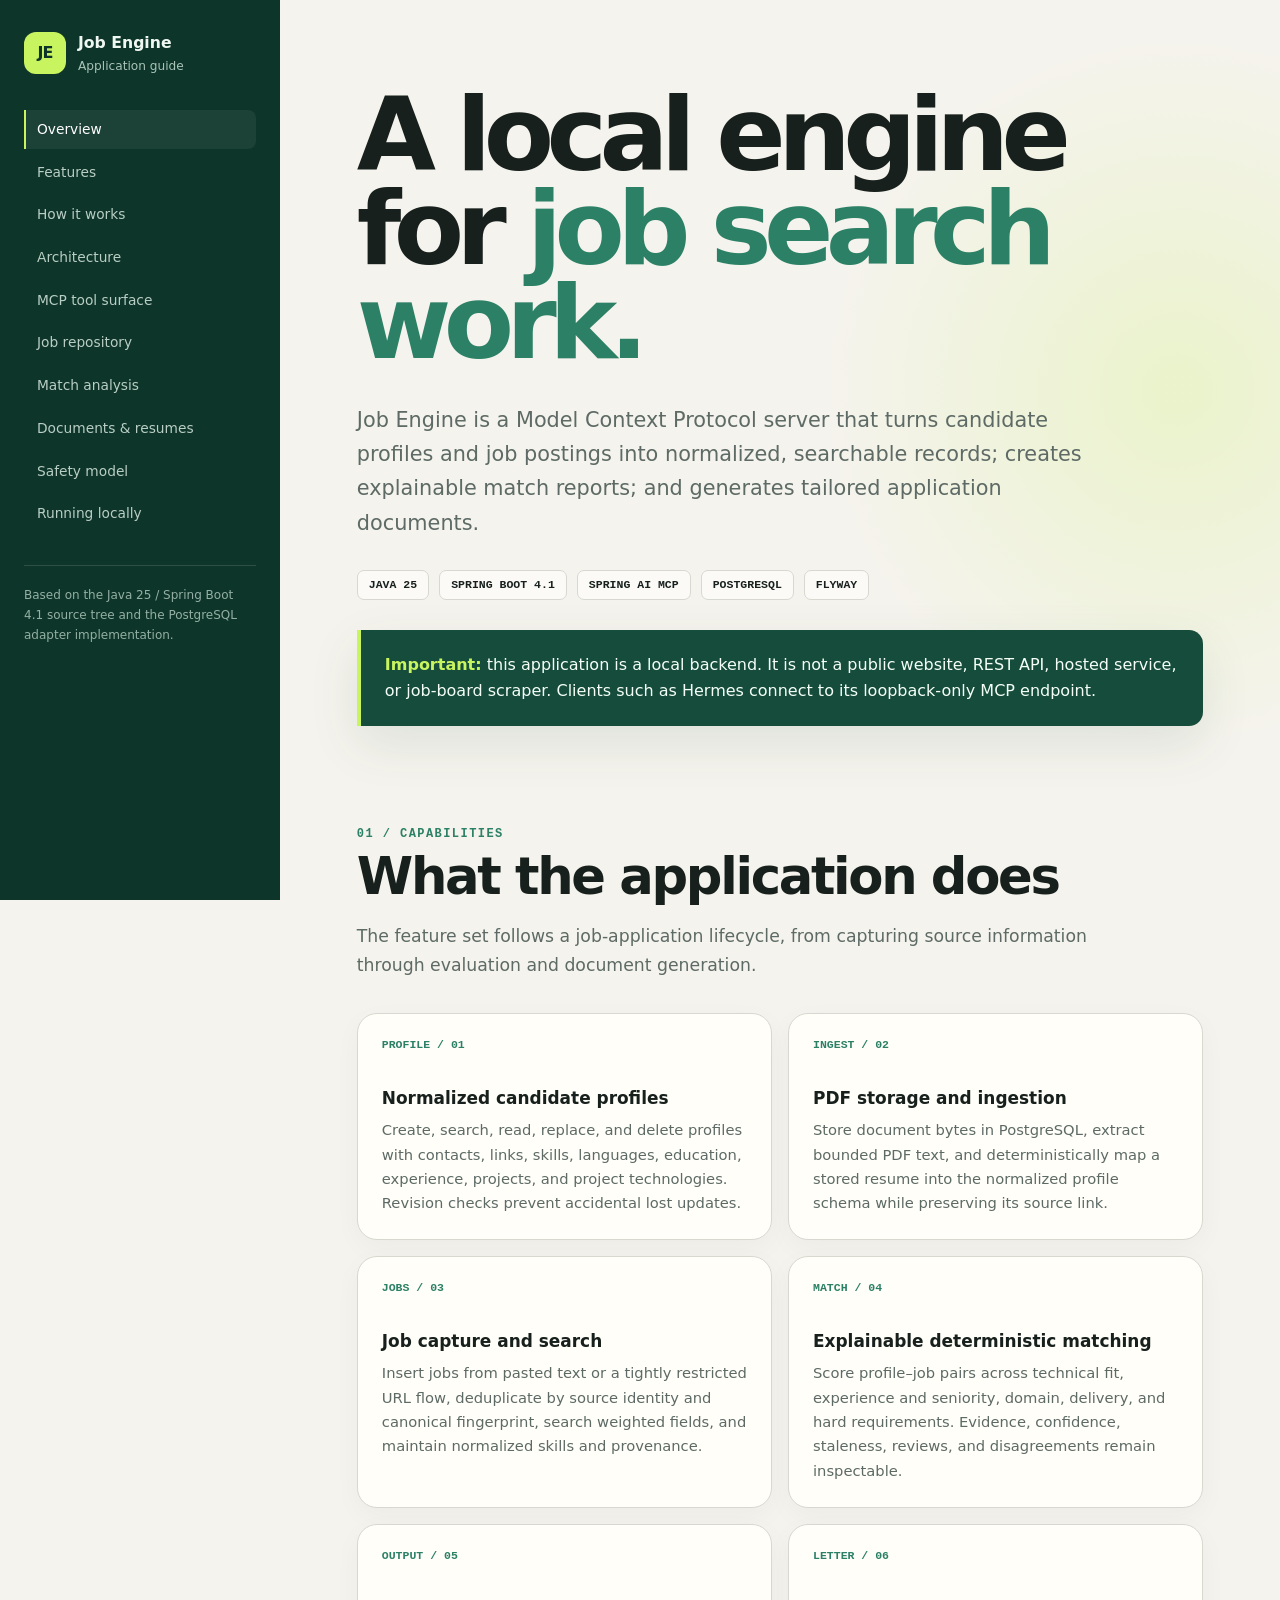
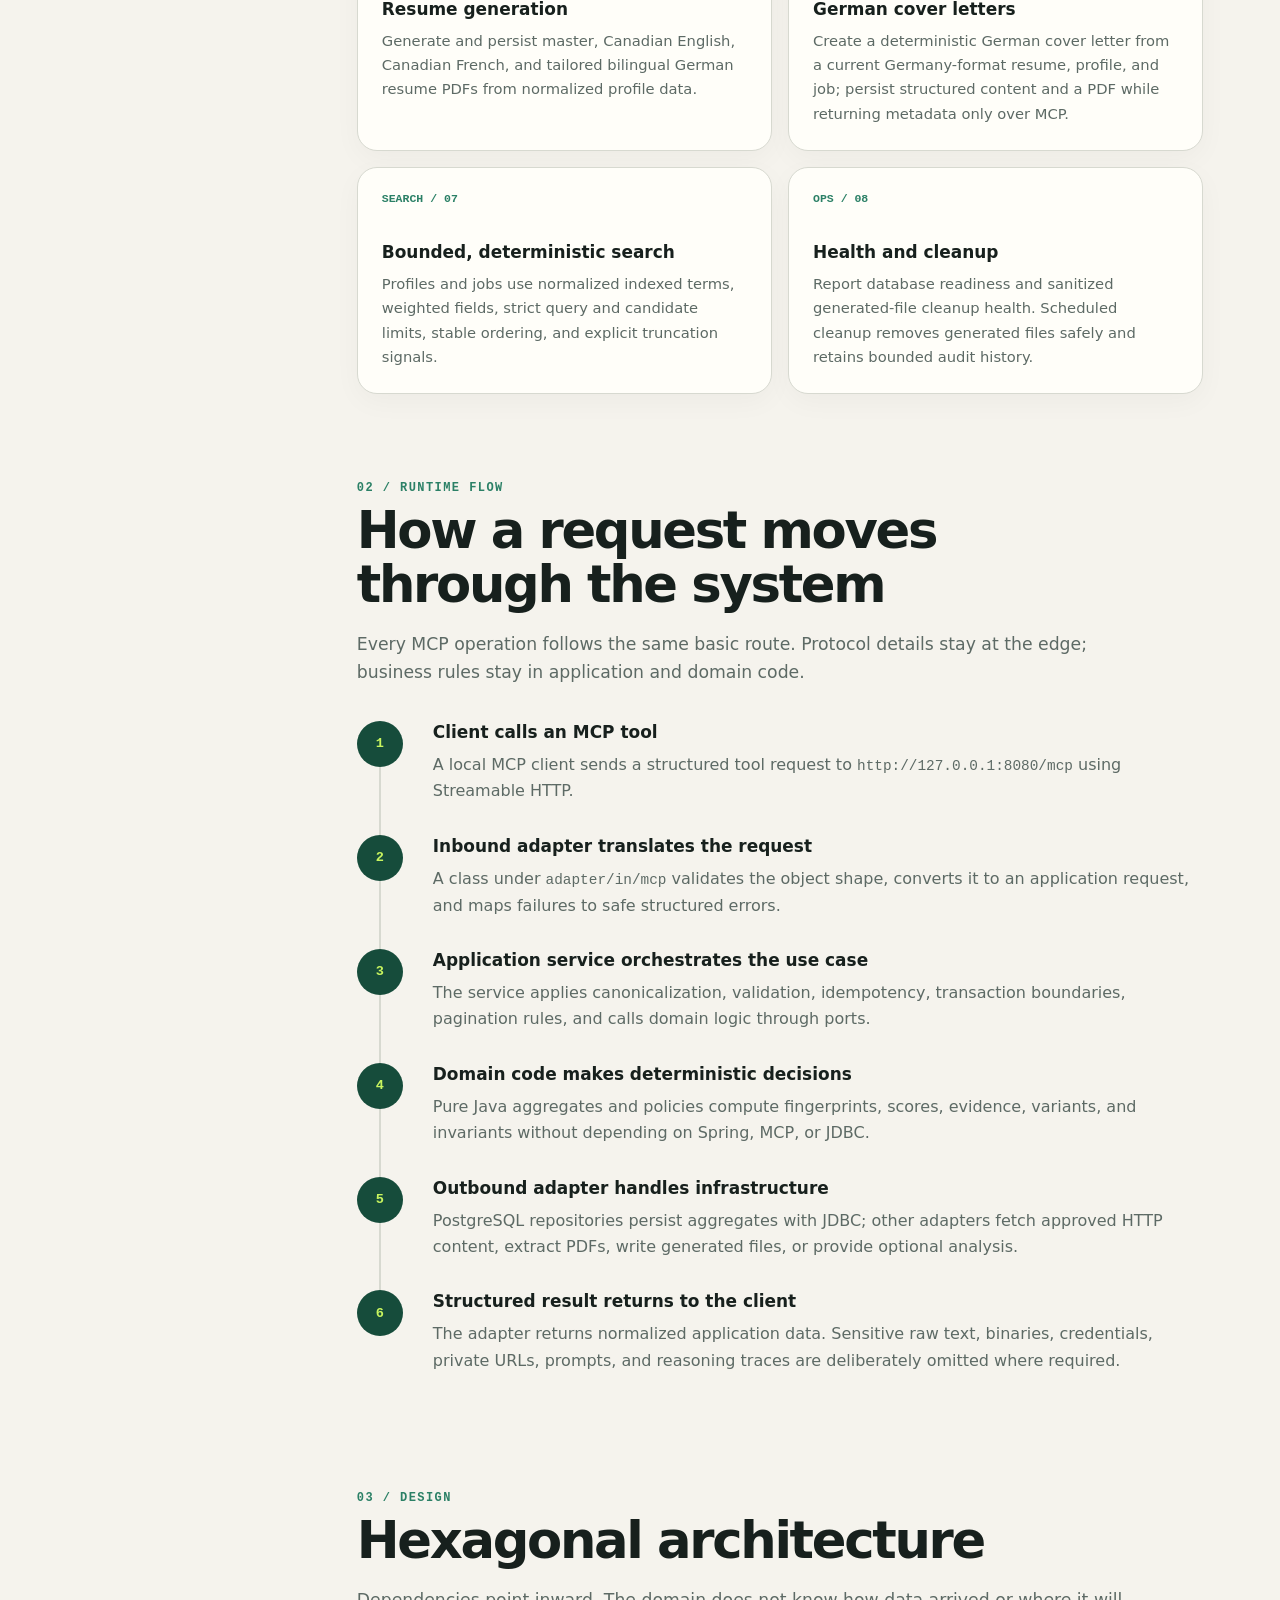
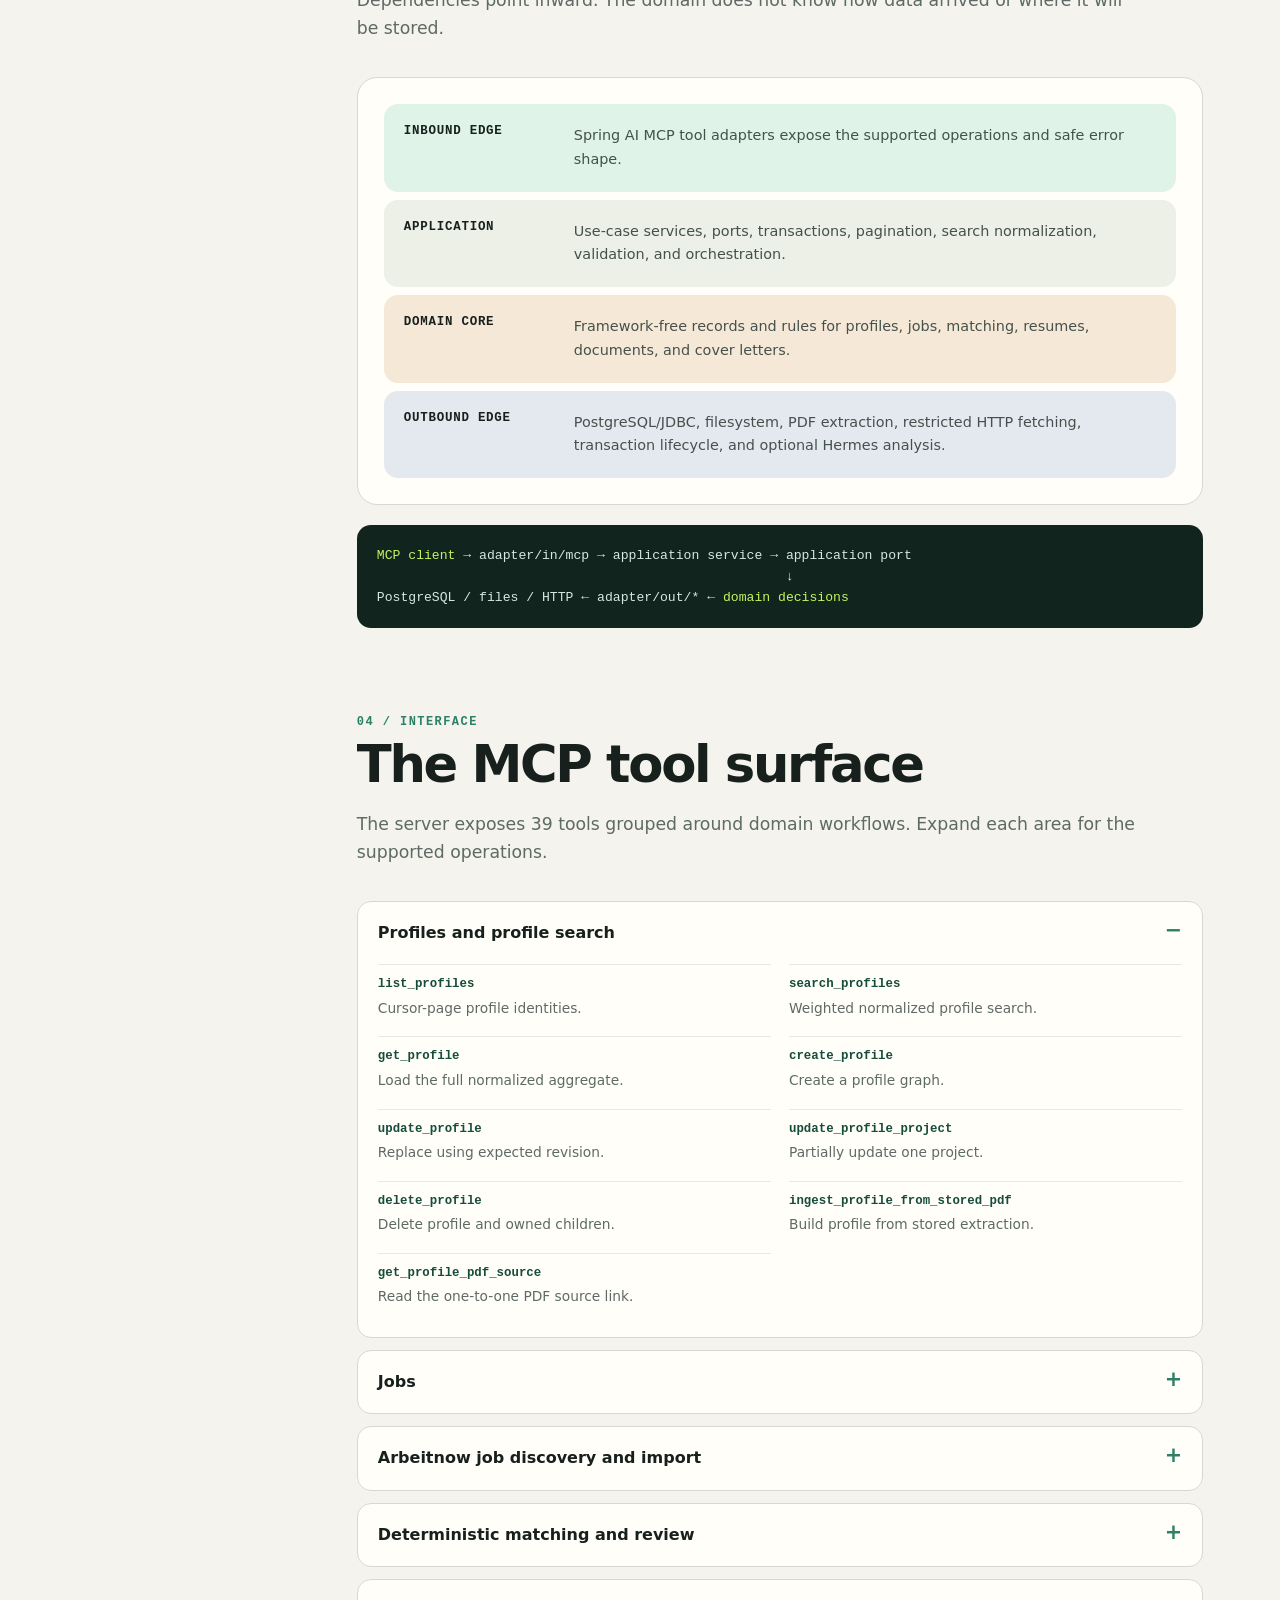
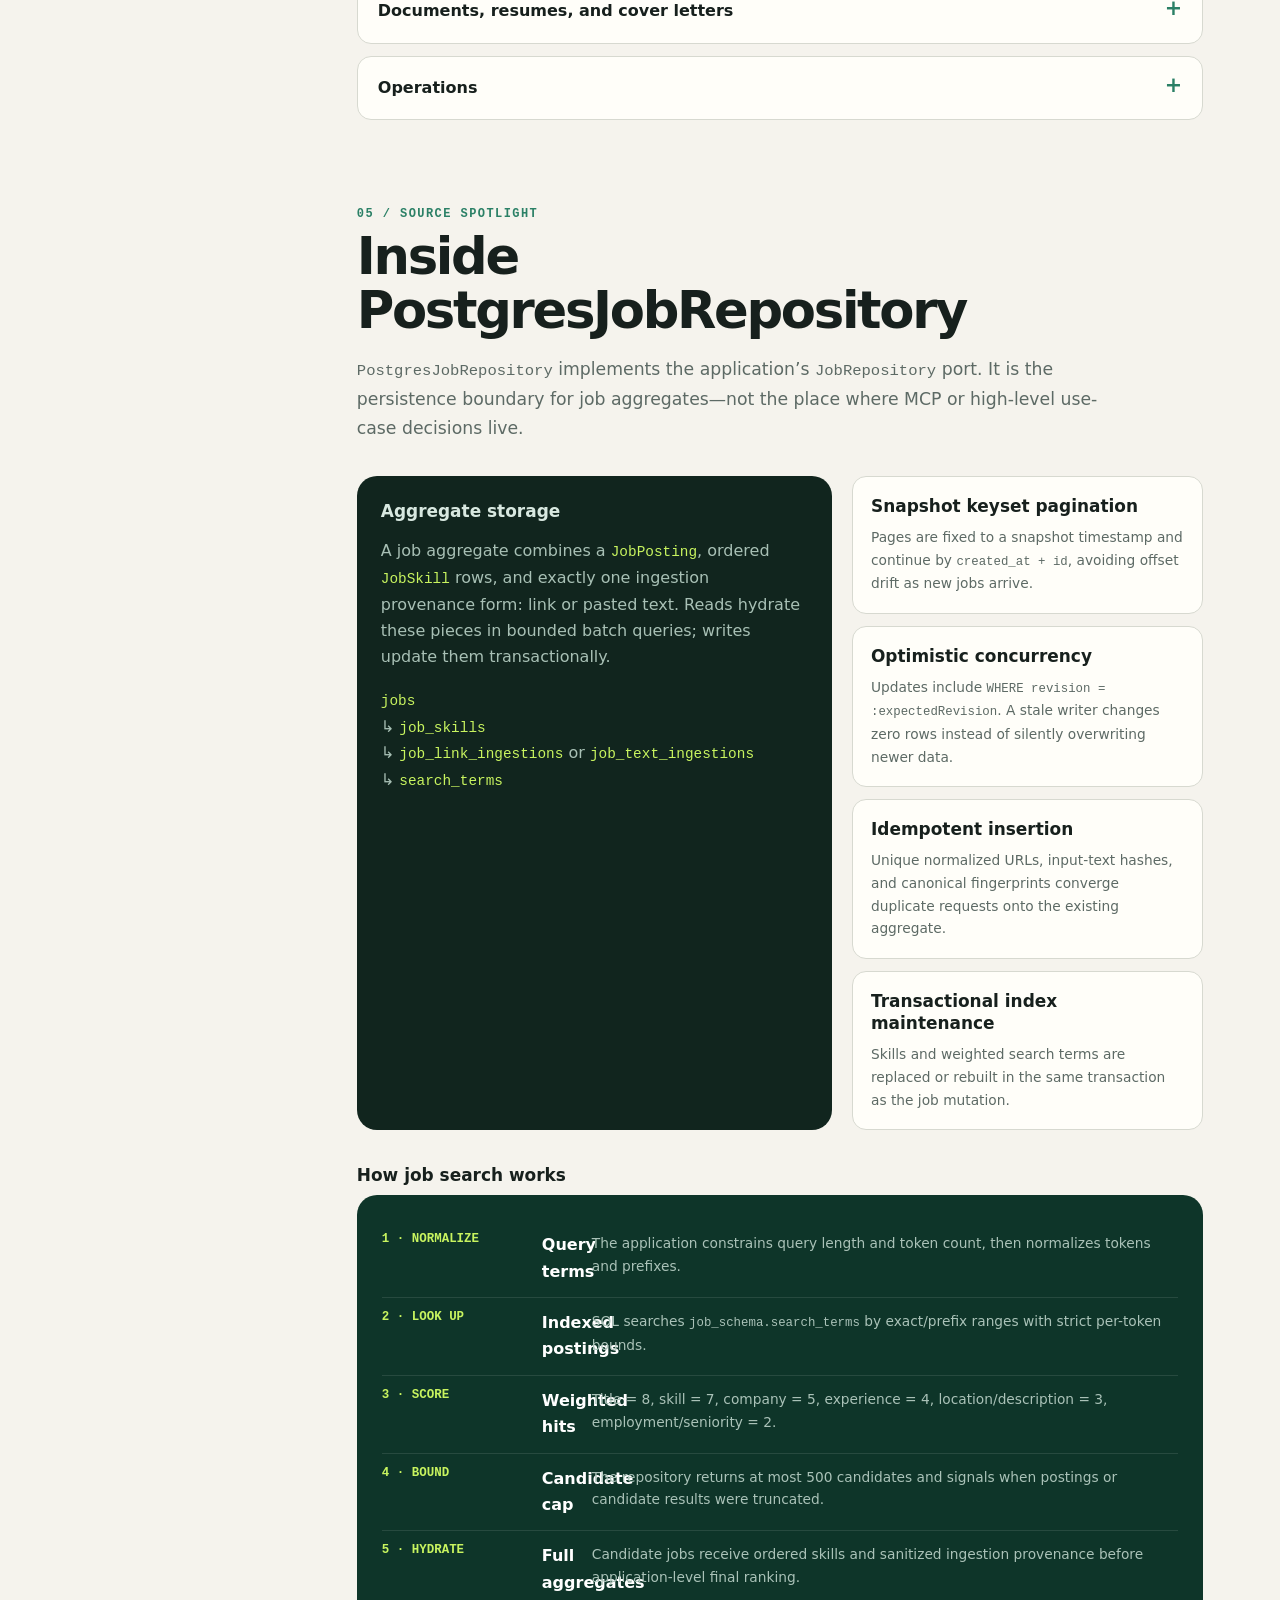
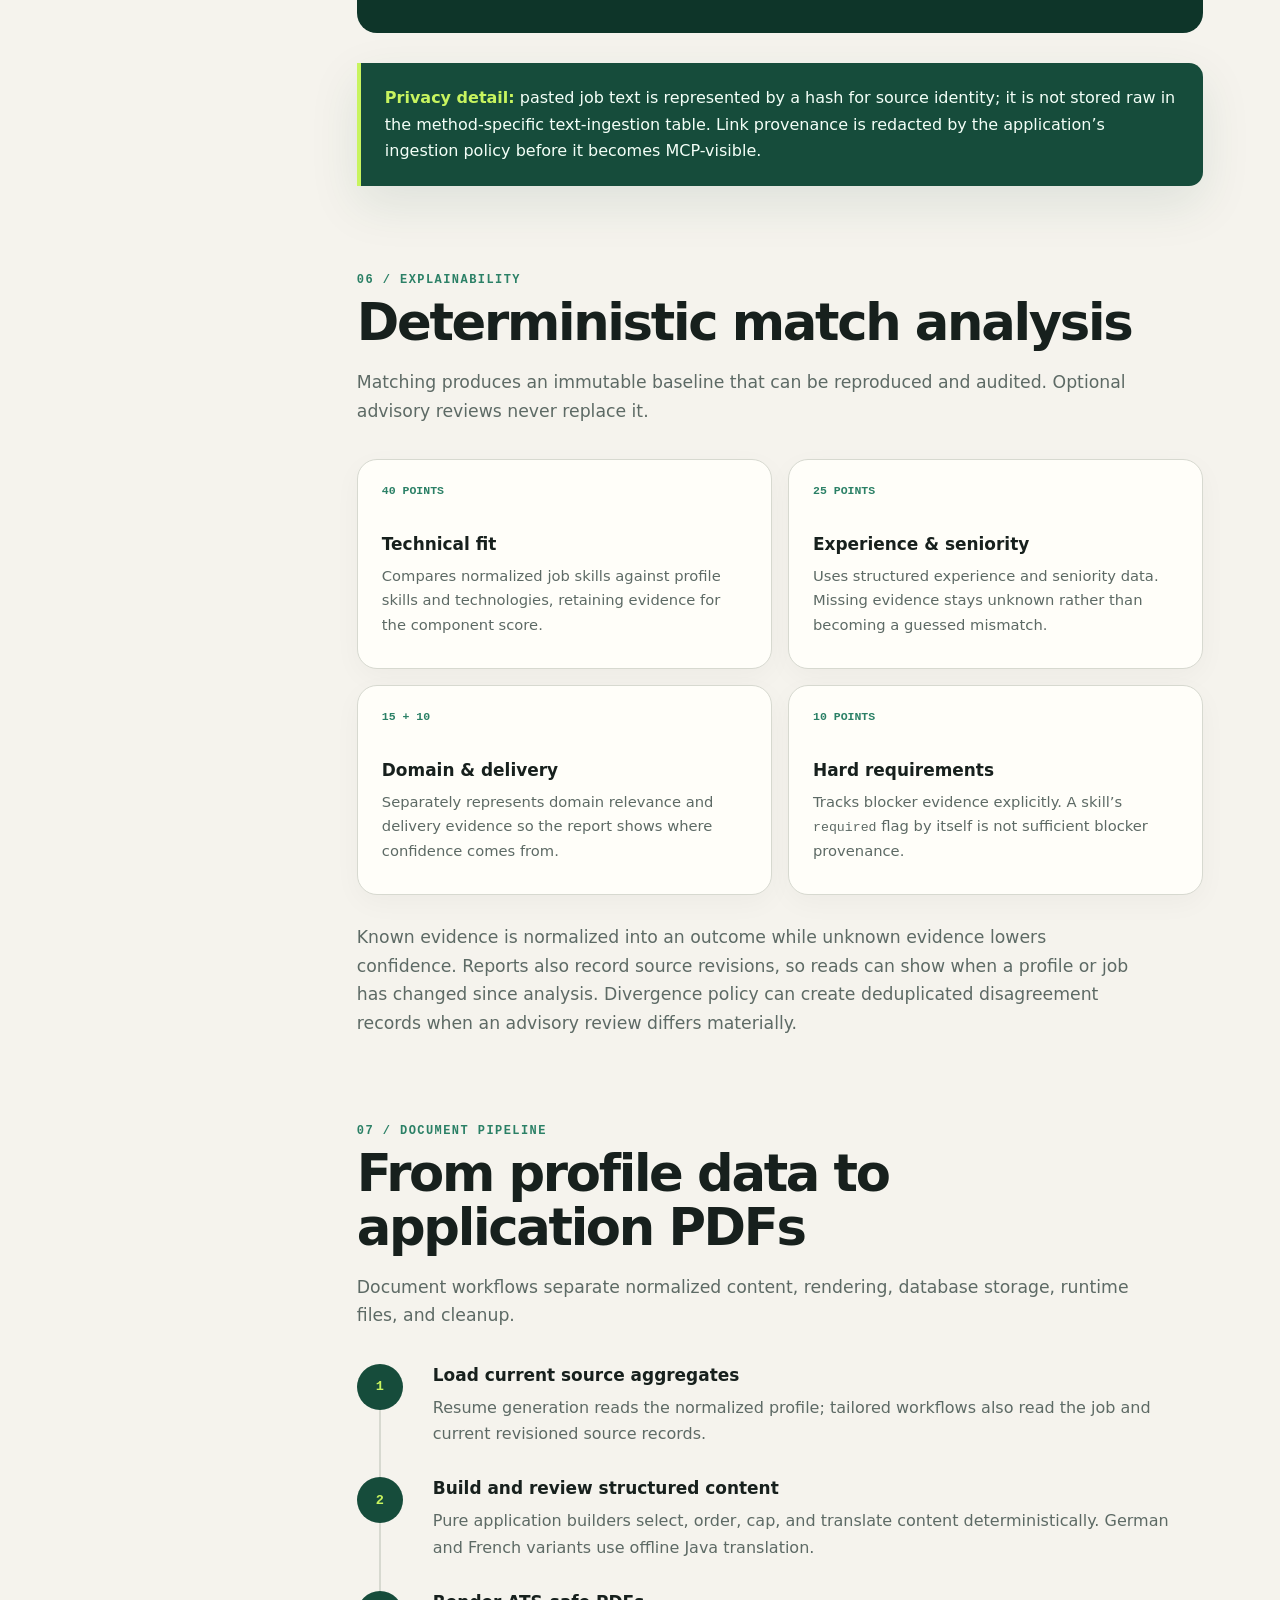
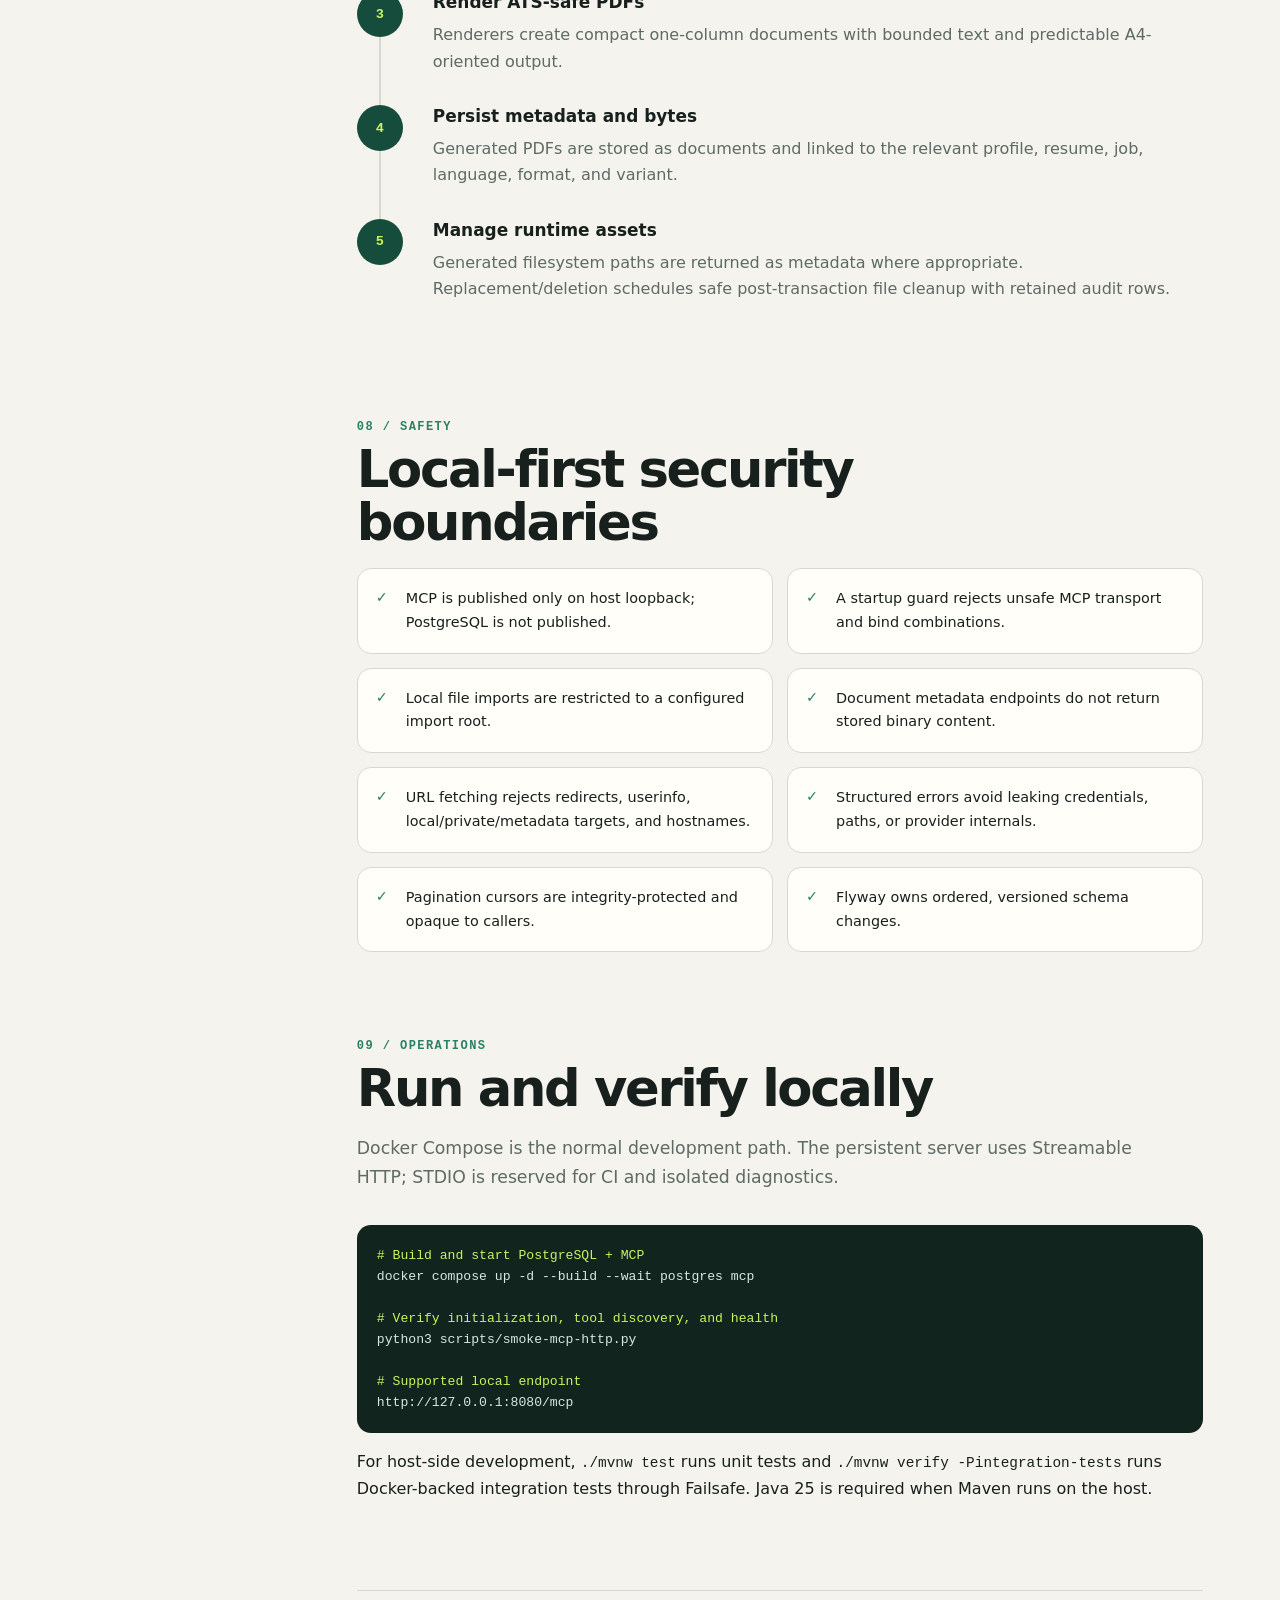
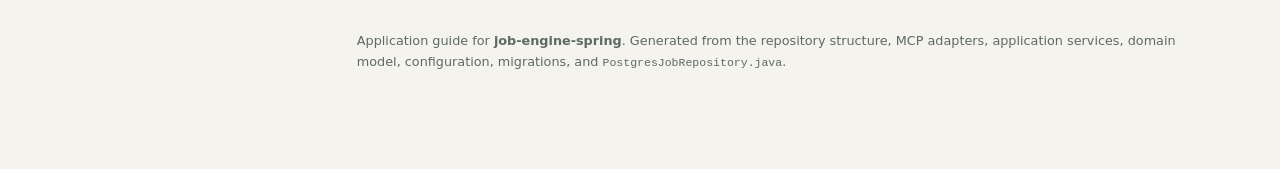
==== commit 82582c74: "feat(job): remove Hermes job-posting analysis subsystem (OPEN-118) analyze_job_link/add_job_from_ana" ====
--- a/documentation/index.html
+++ b/documentation/index.html
@@ -242,7 +242,7 @@
       <section id="tools">
         <span class="section-number">04 / INTERFACE</span>
         <h2>The MCP tool surface</h2>
-        <p class="lead">The server exposes 41 tools grouped around domain workflows. Expand each area for the supported operations.</p>
+        <p class="lead">The server exposes 39 tools grouped around domain workflows. Expand each area for the supported operations.</p>
         <div class="tools">
           <details open><summary>Profiles and profile search</summary><div><ul class="tool-list">
             <li><code>list_profiles</code>Cursor-page profile identities.</li><li><code>search_profiles</code>Weighted normalized profile search.</li>
@@ -255,8 +255,7 @@
             <li><code>list_jobs</code>Cursor-page stored postings.</li><li><code>search_jobs</code>Search eight weighted field groups.</li>
             <li><code>get_job</code>Load job, skills, and provenance.</li><li><code>update_job</code>Partial update with expected revision.</li>
             <li><code>delete_job</code>Hard-delete a job.</li><li><code>add_job_from_text</code>Idempotent pasted-text insertion.</li>
-            <li><code>add_job_from_link</code>Restricted URL fetch and insertion.</li><li><code>analyze_job_link</code>Store an optional structured analysis run.</li>
-            <li><code>add_job_from_analysis</code>Create or reuse from an analysis run.</li>
+            <li><code>add_job_from_link</code>Restricted URL fetch and insertion.</li>
           </ul></div></details>
           <details><summary>Arbeitnow job discovery and import</summary><div><ul class="tool-list">
             <li><code>scan_arbeitnow_jobs</code>Bounded, sanitized, read-only discovery from the fixed Arbeitnow source; it never writes to the database.</li>
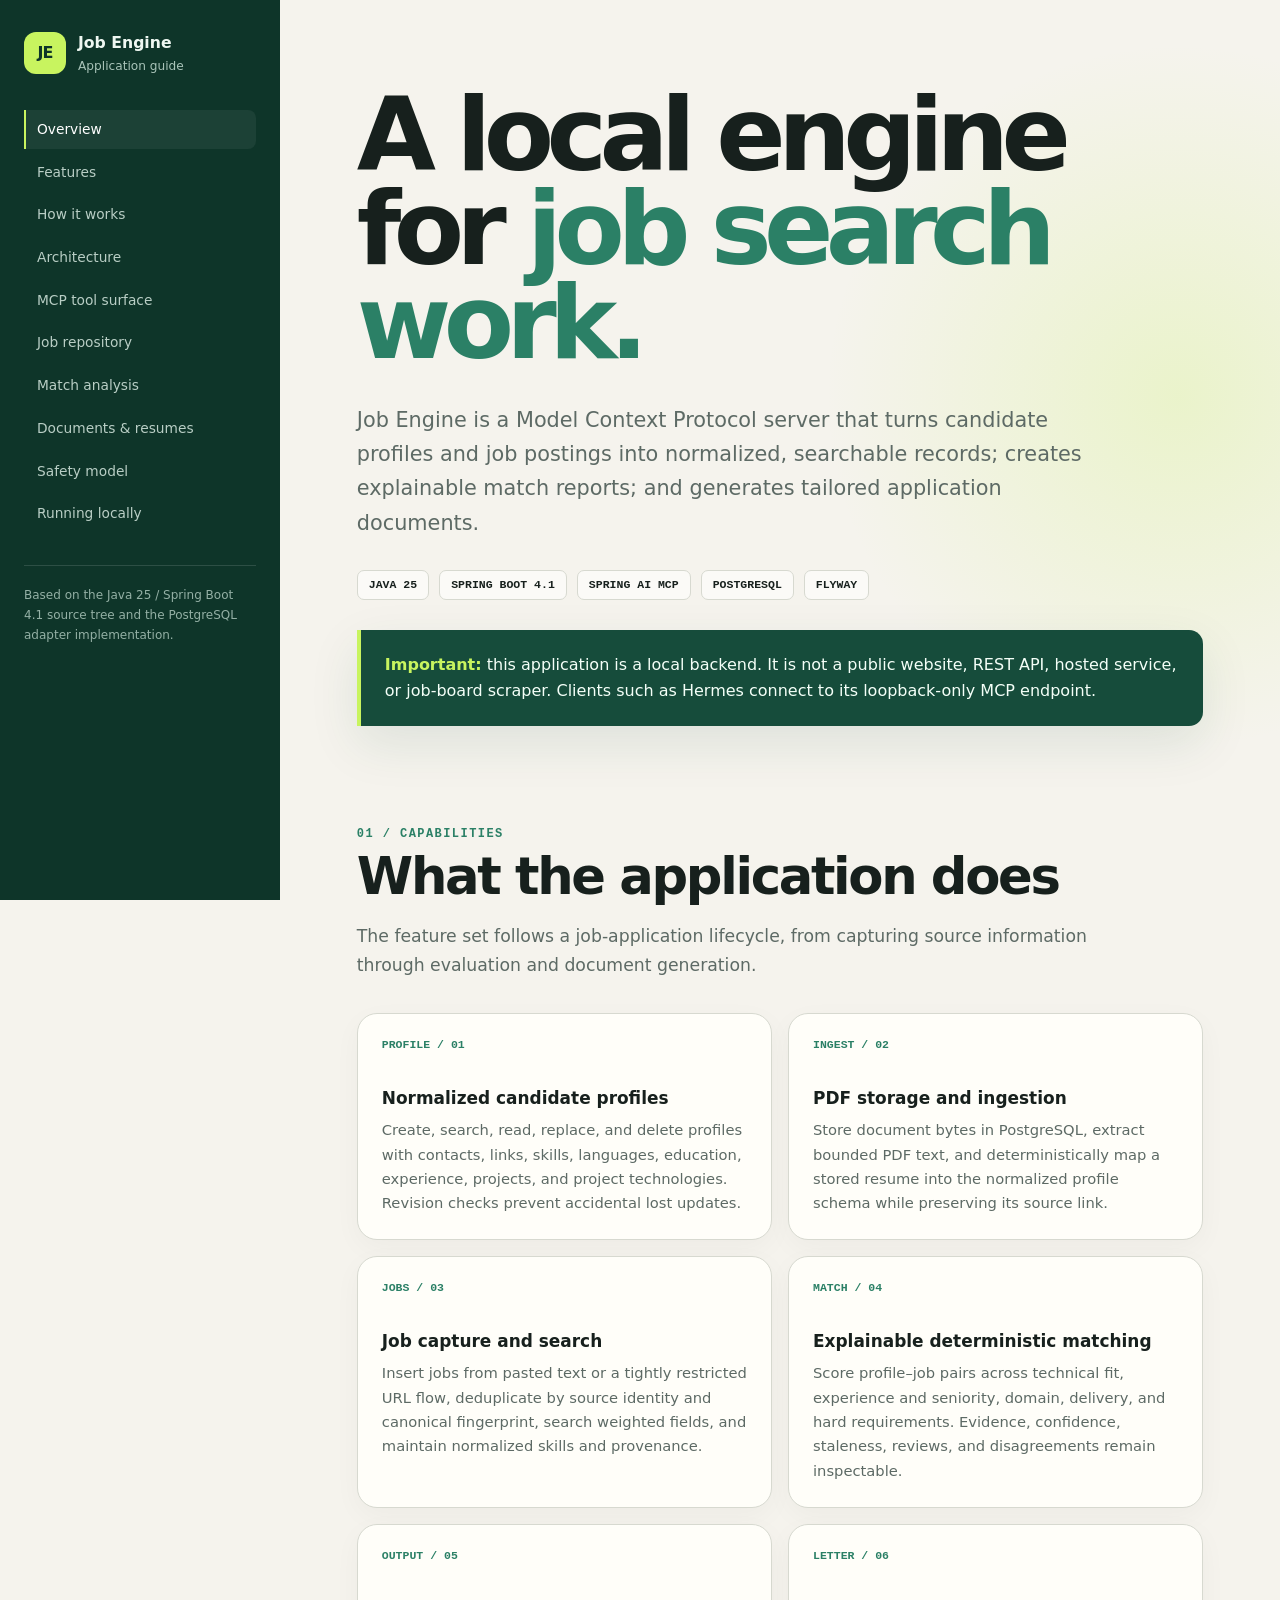
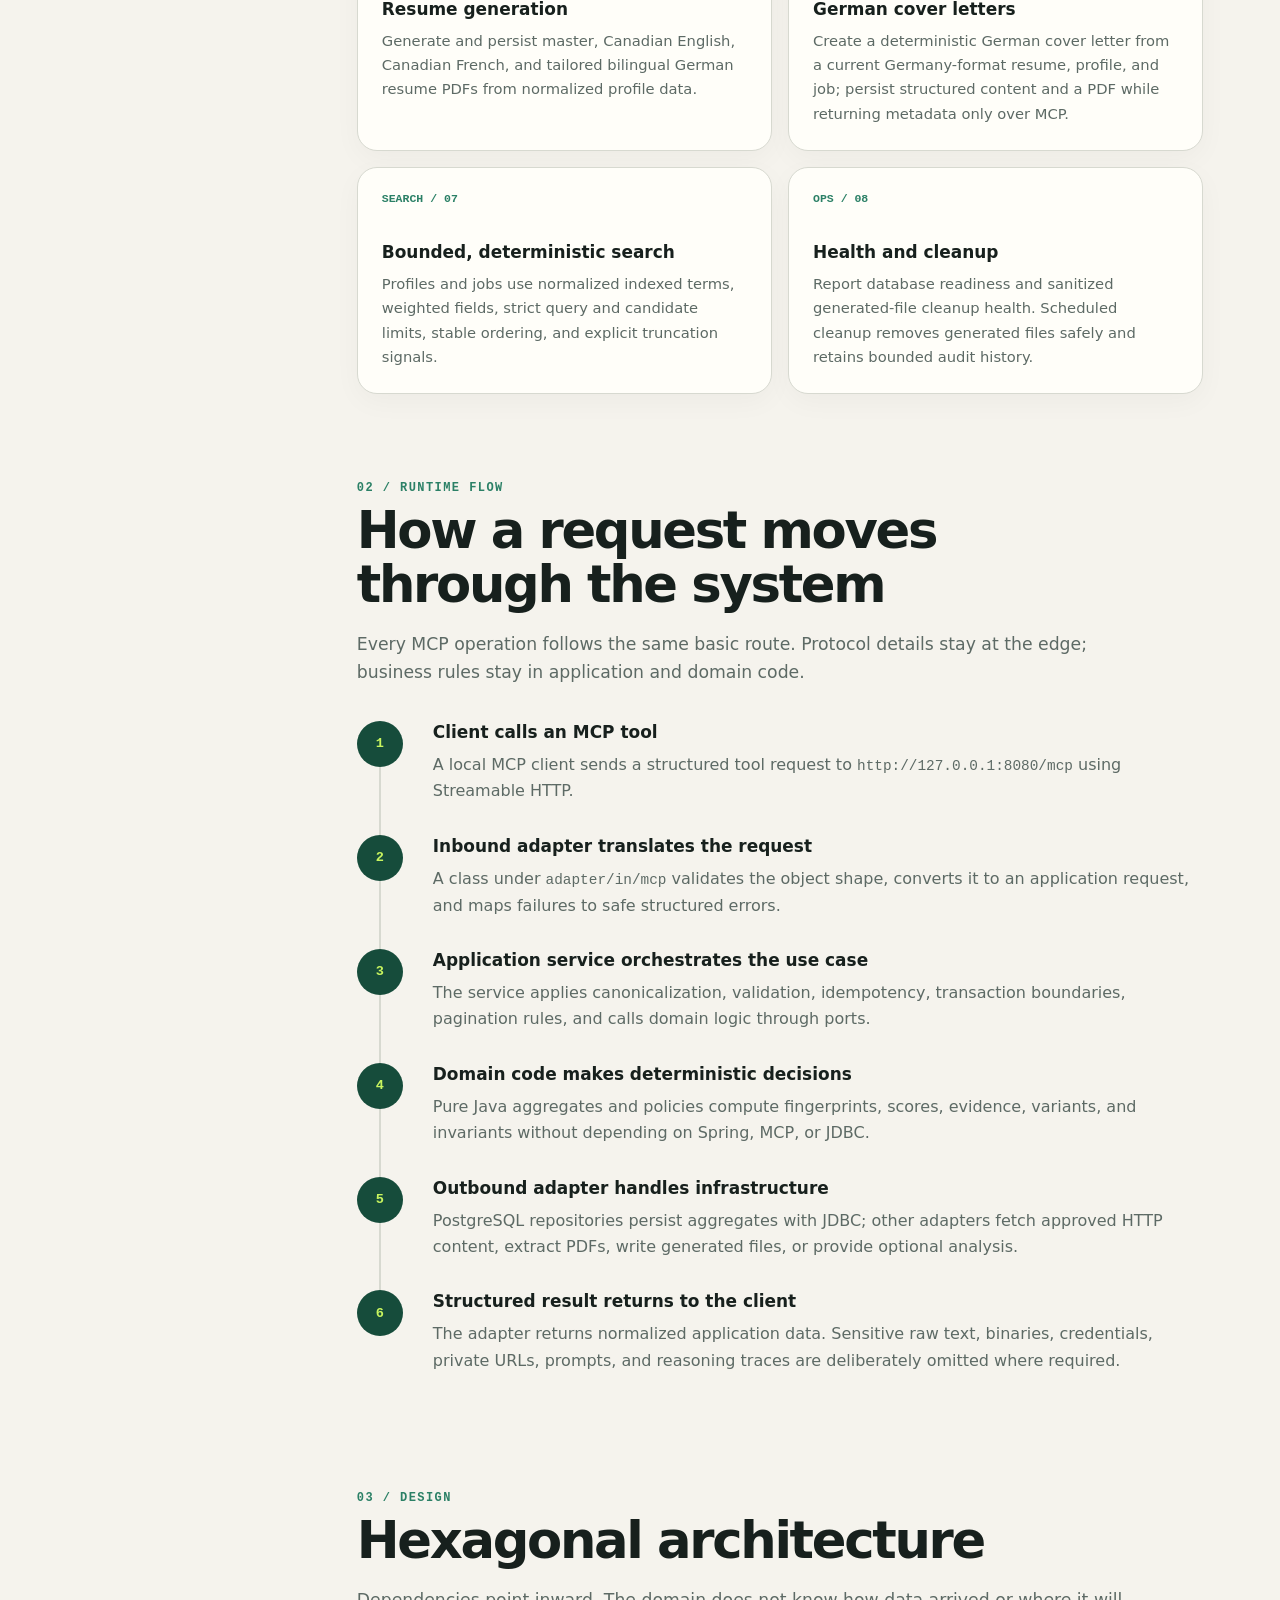
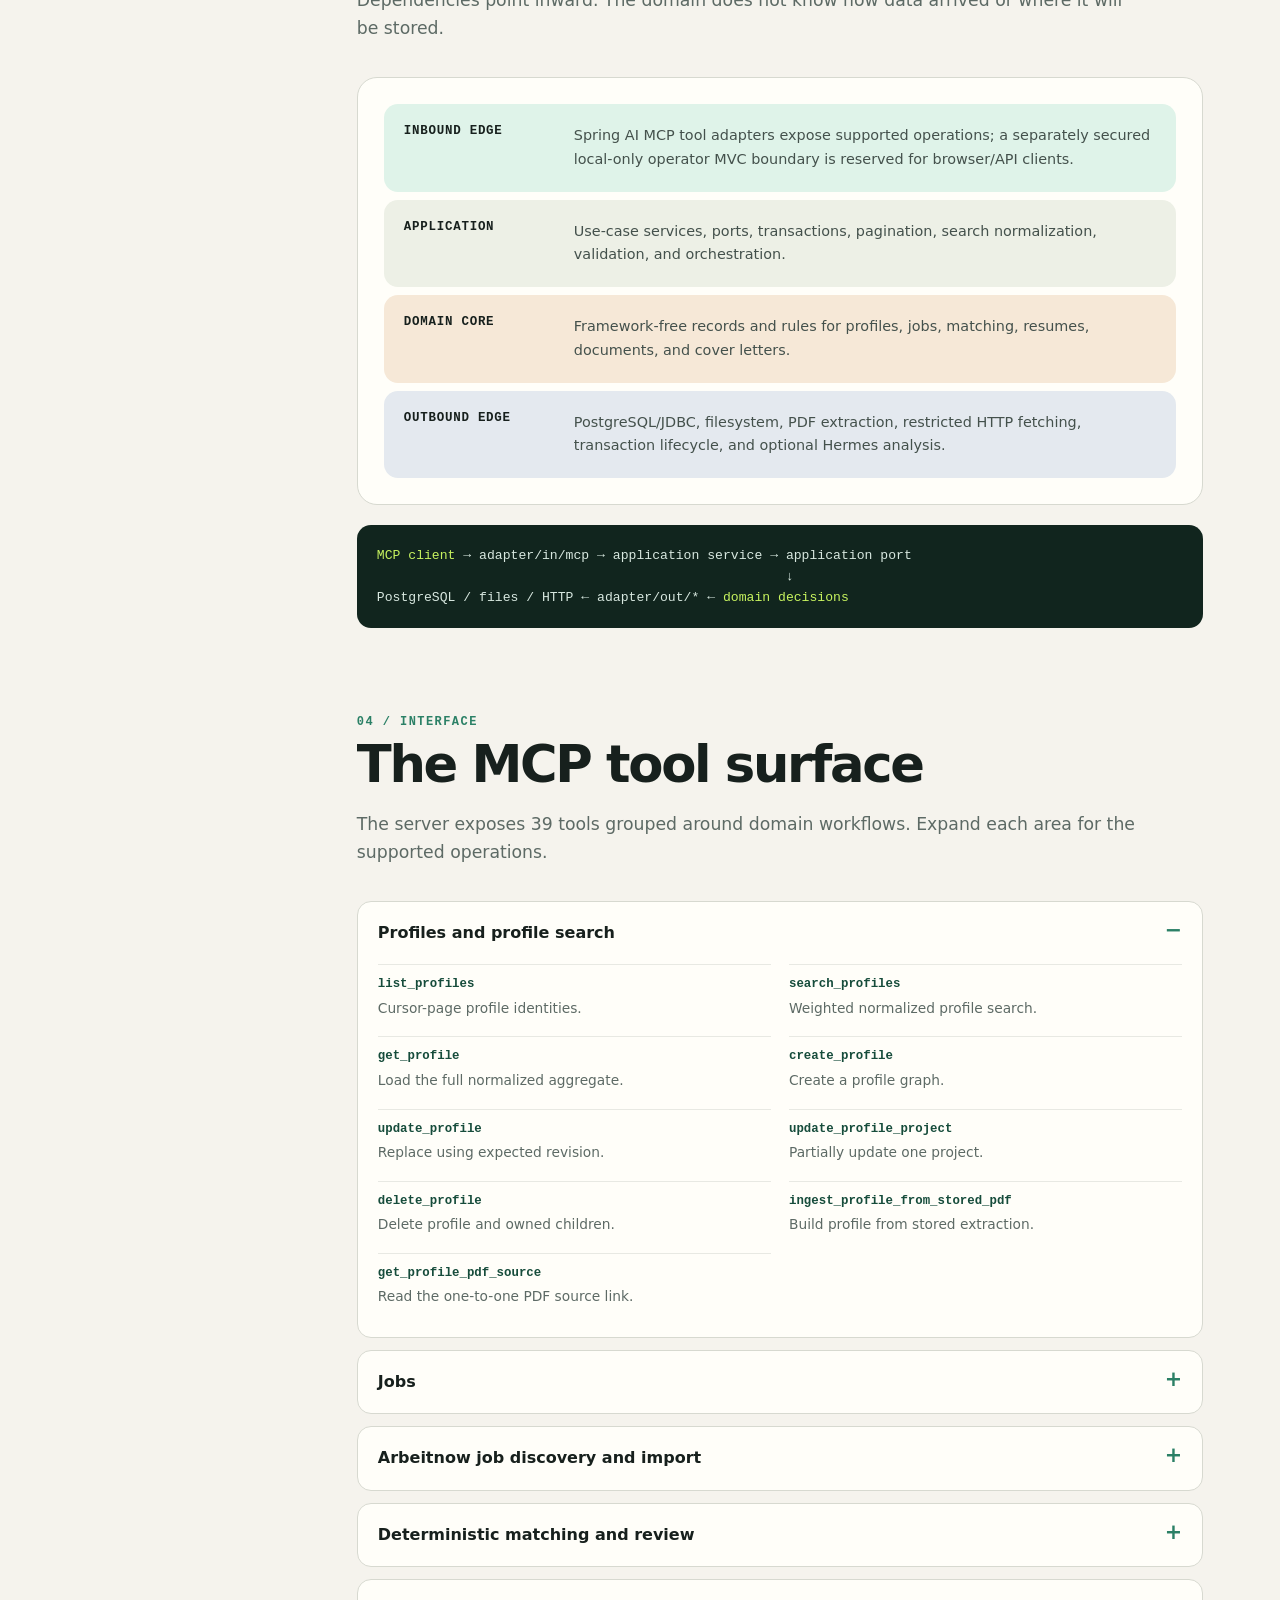
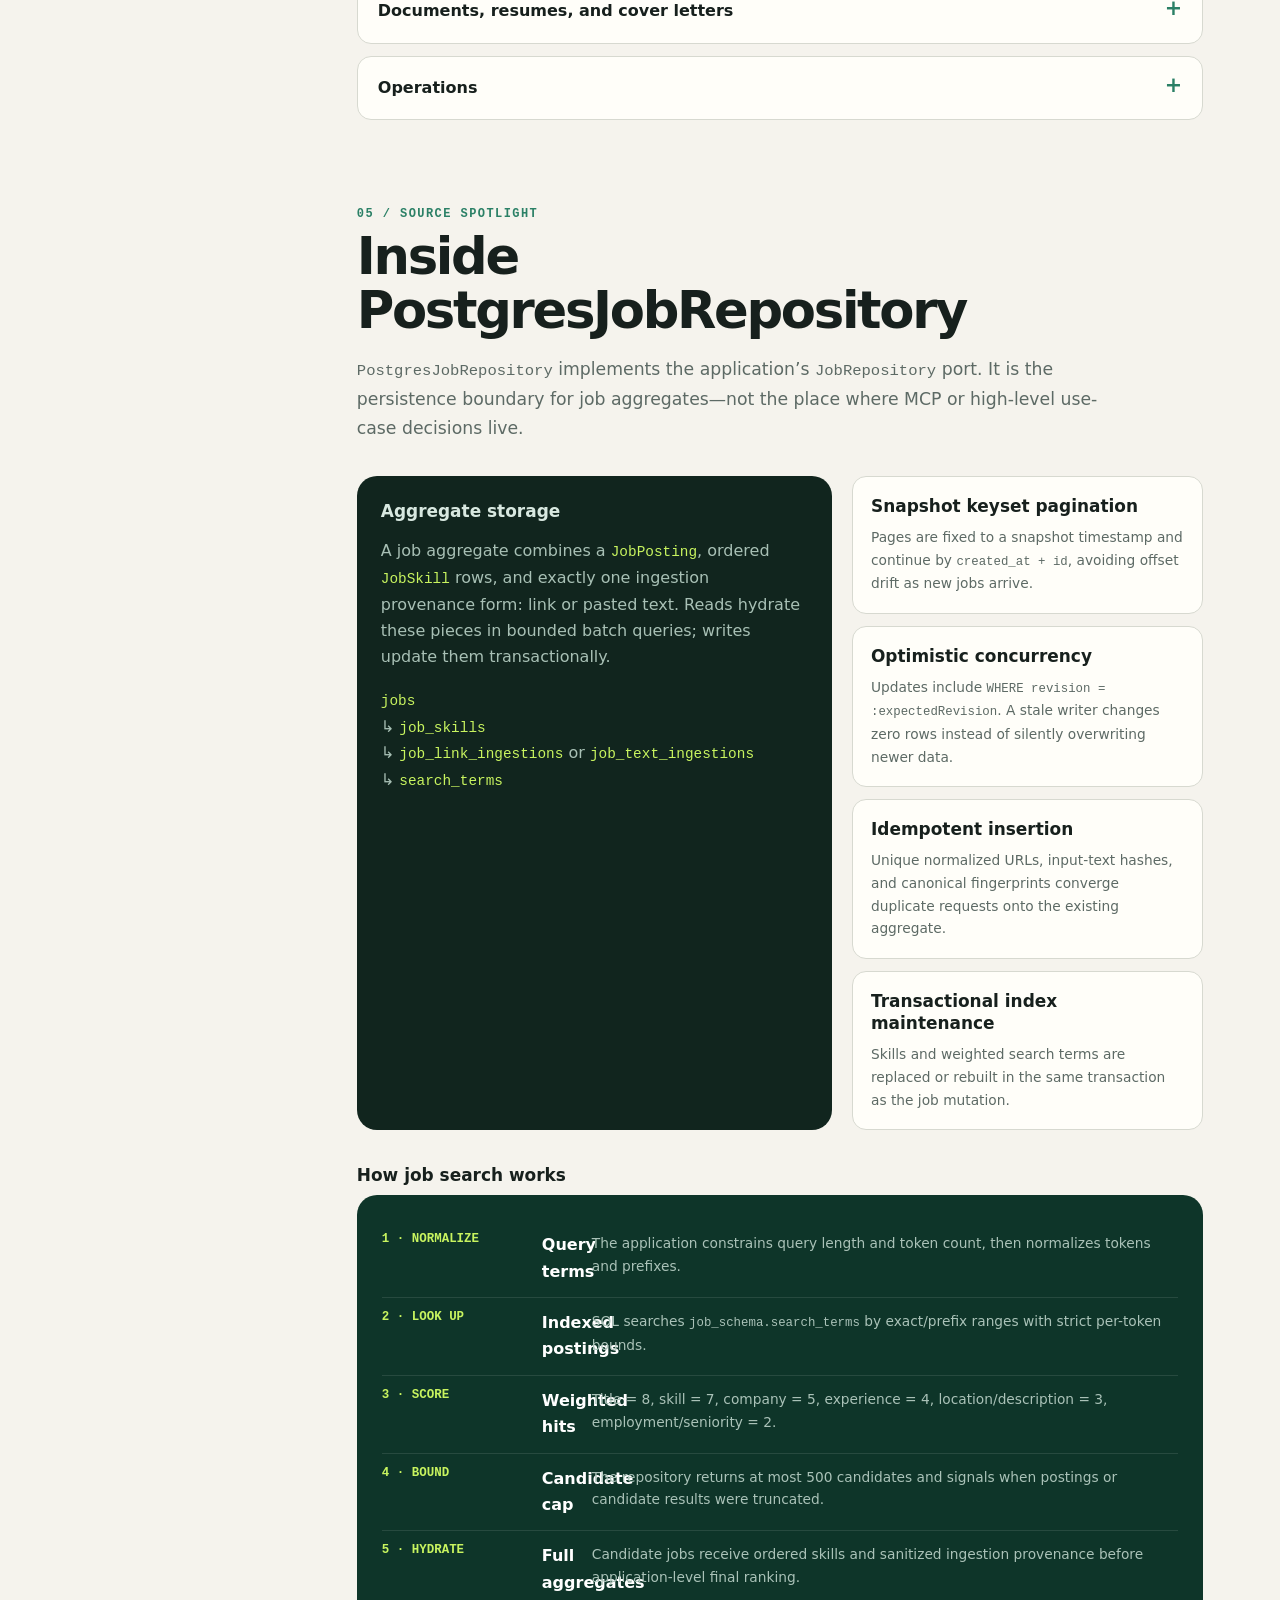
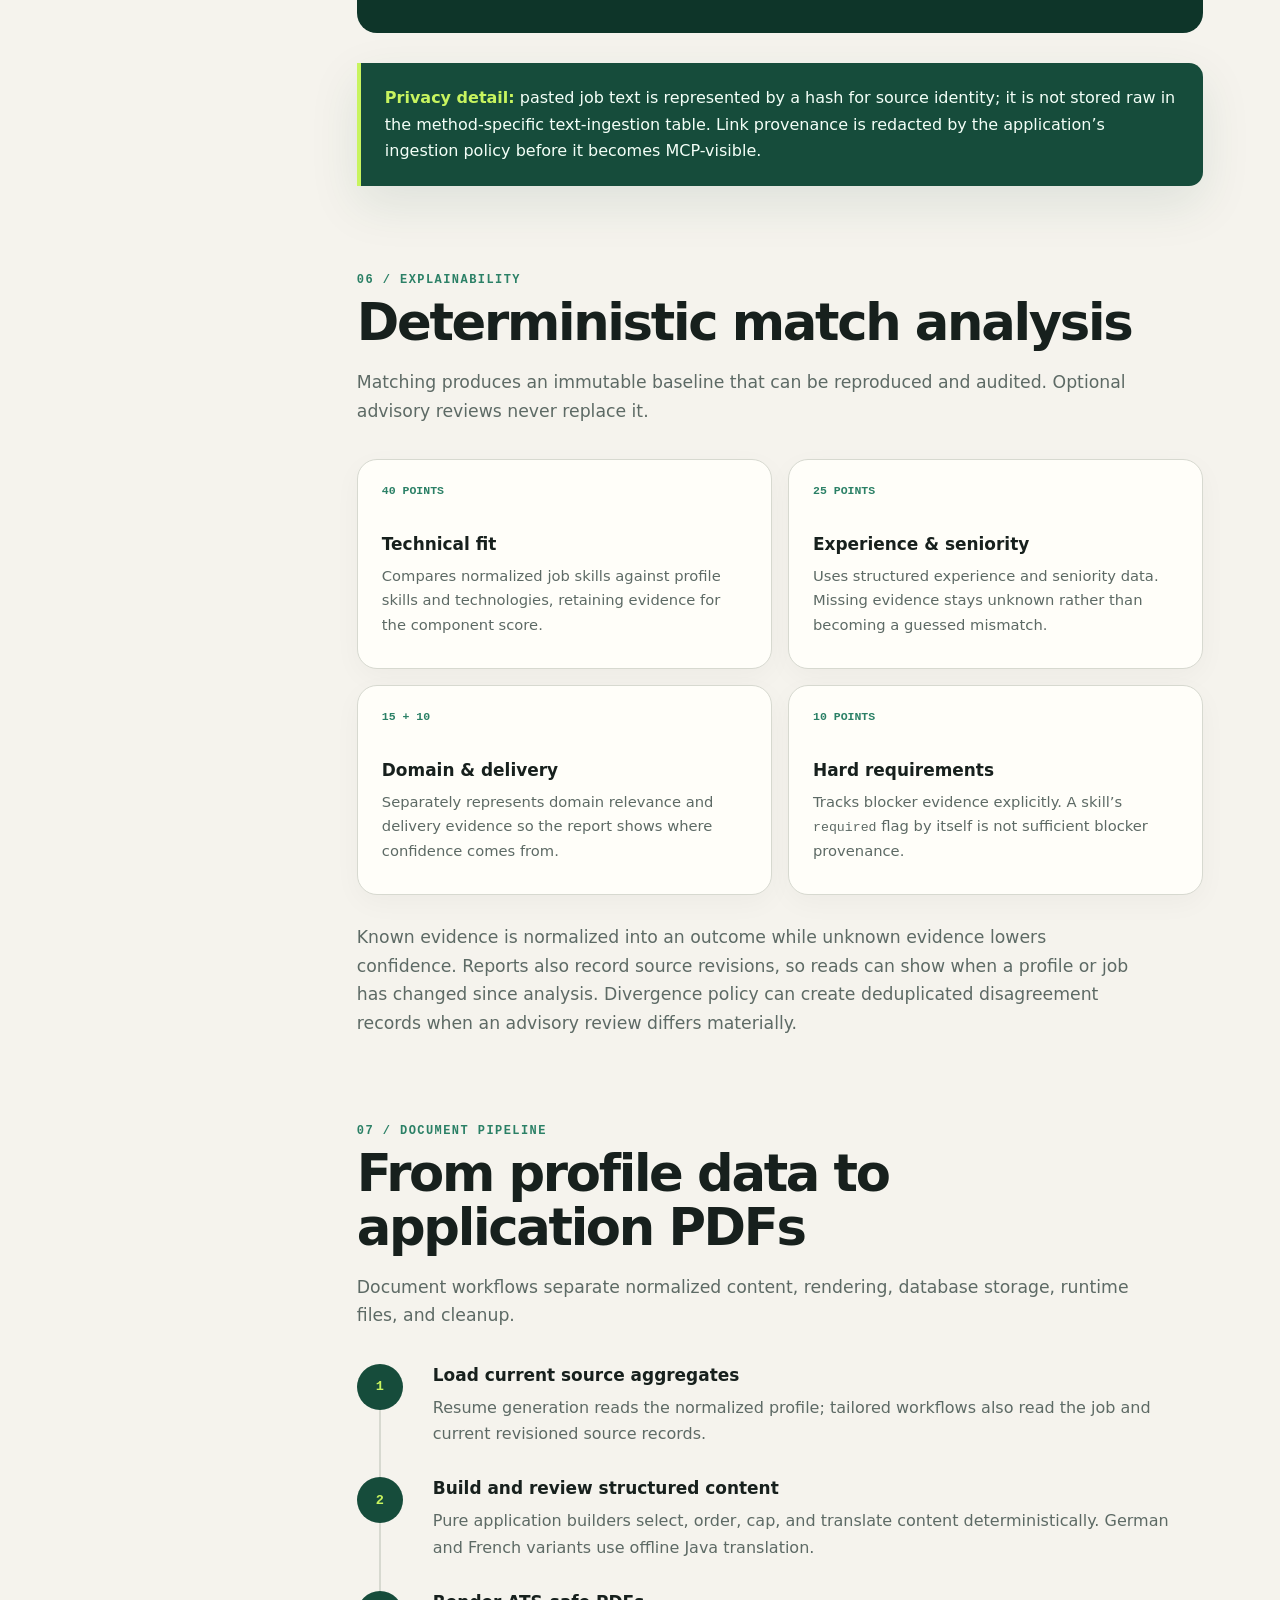
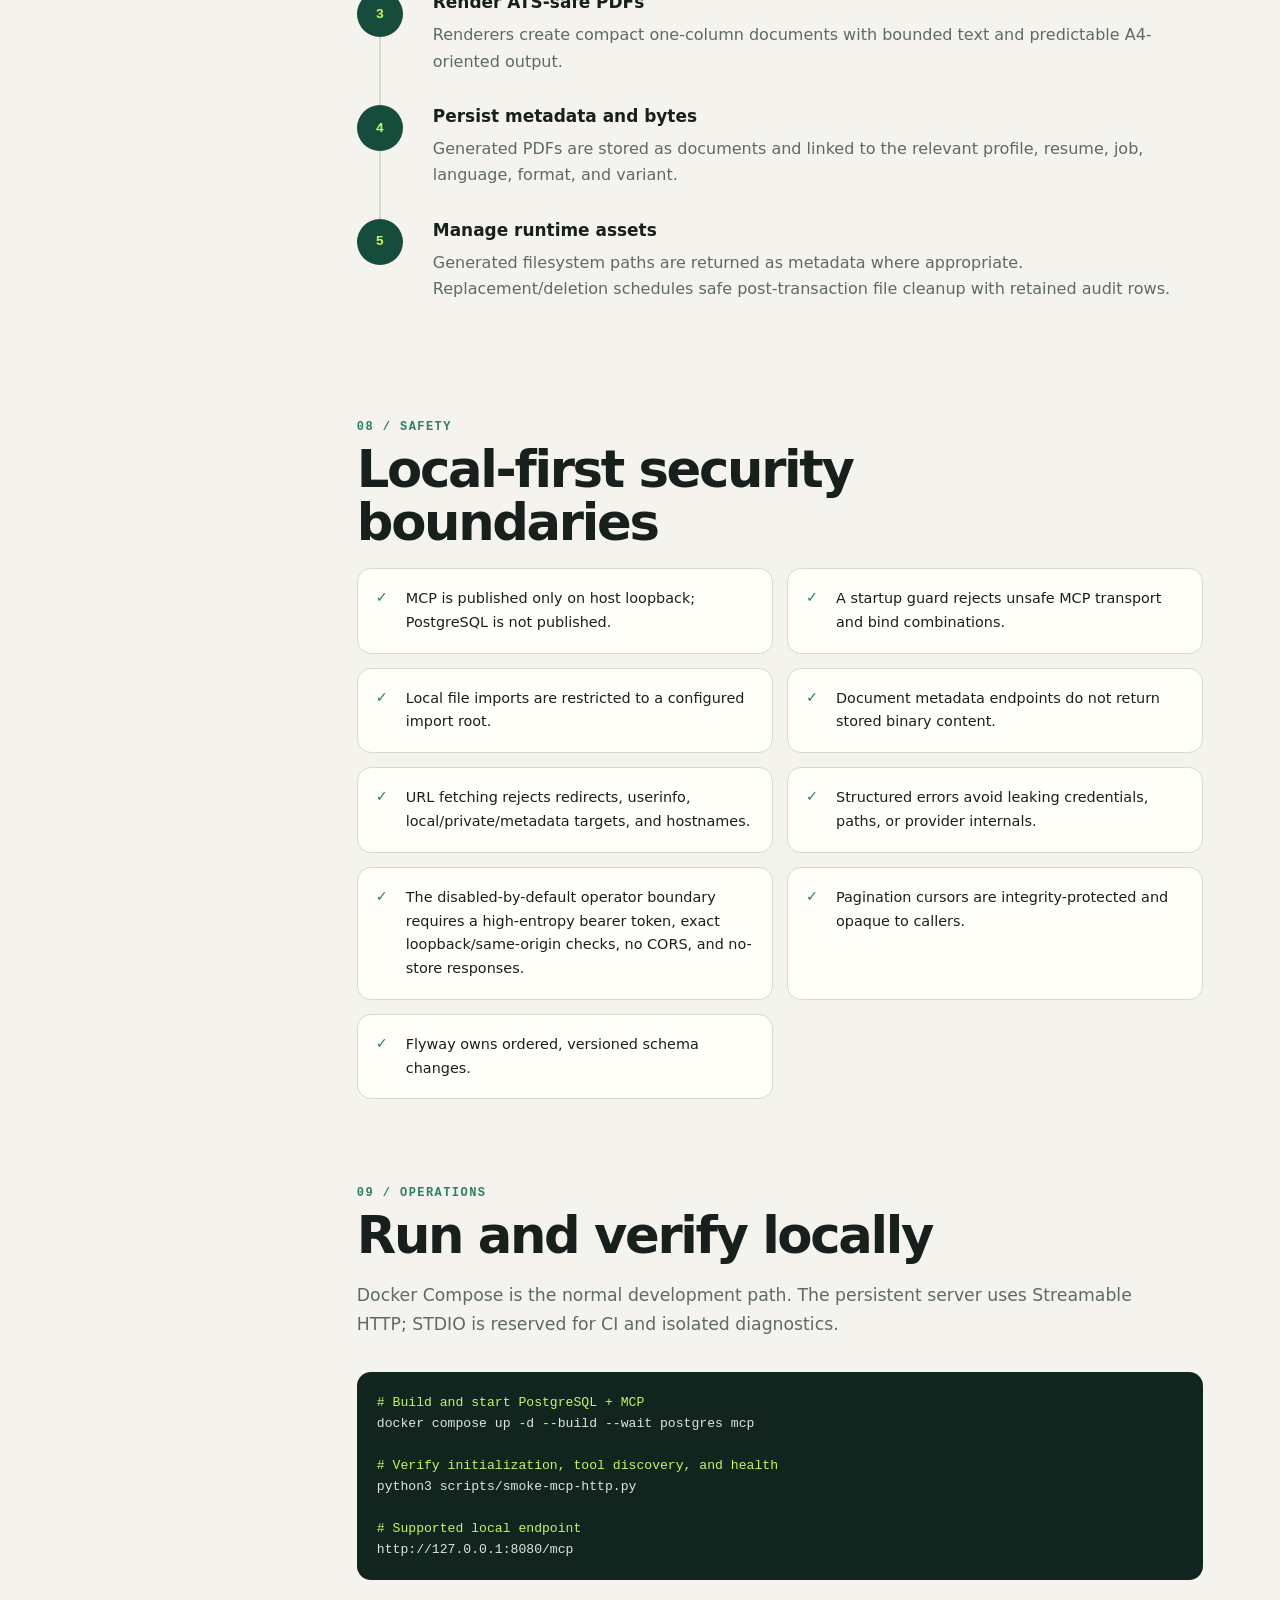
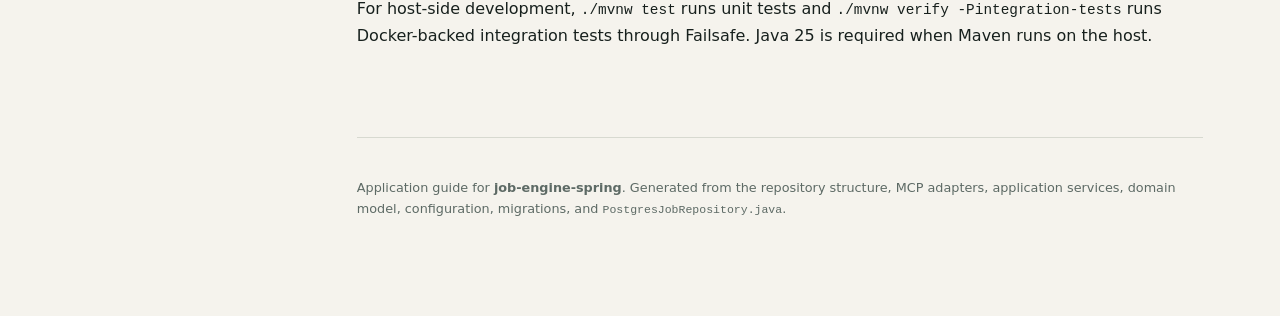
==== commit ad7a4ba0: "feat(operator): establish secure MVC API foundation Adds the disabled-by-default /api/operator/v1 an" ====
--- a/documentation/index.html
+++ b/documentation/index.html
@@ -229,7 +229,7 @@
         <h2>Hexagonal architecture</h2>
         <p class="lead">Dependencies point inward. The domain does not know how data arrived or where it will be stored.</p>
         <div class="architecture" role="img" aria-label="Architecture layers from MCP client through adapters and application domain to infrastructure">
-          <div class="layer"><strong>Inbound edge</strong><p>Spring AI MCP tool adapters expose the supported operations and safe error shape.</p></div>
+          <div class="layer"><strong>Inbound edge</strong><p>Spring AI MCP tool adapters expose supported operations; a separately secured local-only operator MVC boundary is reserved for browser/API clients.</p></div>
           <div class="layer"><strong>Application</strong><p>Use-case services, ports, transactions, pagination, search normalization, validation, and orchestration.</p></div>
           <div class="layer"><strong>Domain core</strong><p>Framework-free records and rules for profiles, jobs, matching, resumes, documents, and cover letters.</p></div>
           <div class="layer"><strong>Outbound edge</strong><p>PostgreSQL/JDBC, filesystem, PDF extraction, restricted HTTP fetching, transaction lifecycle, and optional Hermes analysis.</p></div>
@@ -340,6 +340,7 @@
           <li>Document metadata endpoints do not return stored binary content.</li>
           <li>URL fetching rejects redirects, userinfo, local/private/metadata targets, and hostnames.</li>
           <li>Structured errors avoid leaking credentials, paths, or provider internals.</li>
+          <li>The disabled-by-default operator boundary requires a high-entropy bearer token, exact loopback/same-origin checks, no CORS, and no-store responses.</li>
           <li>Pagination cursors are integrity-protected and opaque to callers.</li>
           <li>Flyway owns ordered, versioned schema changes.</li>
         </ul>
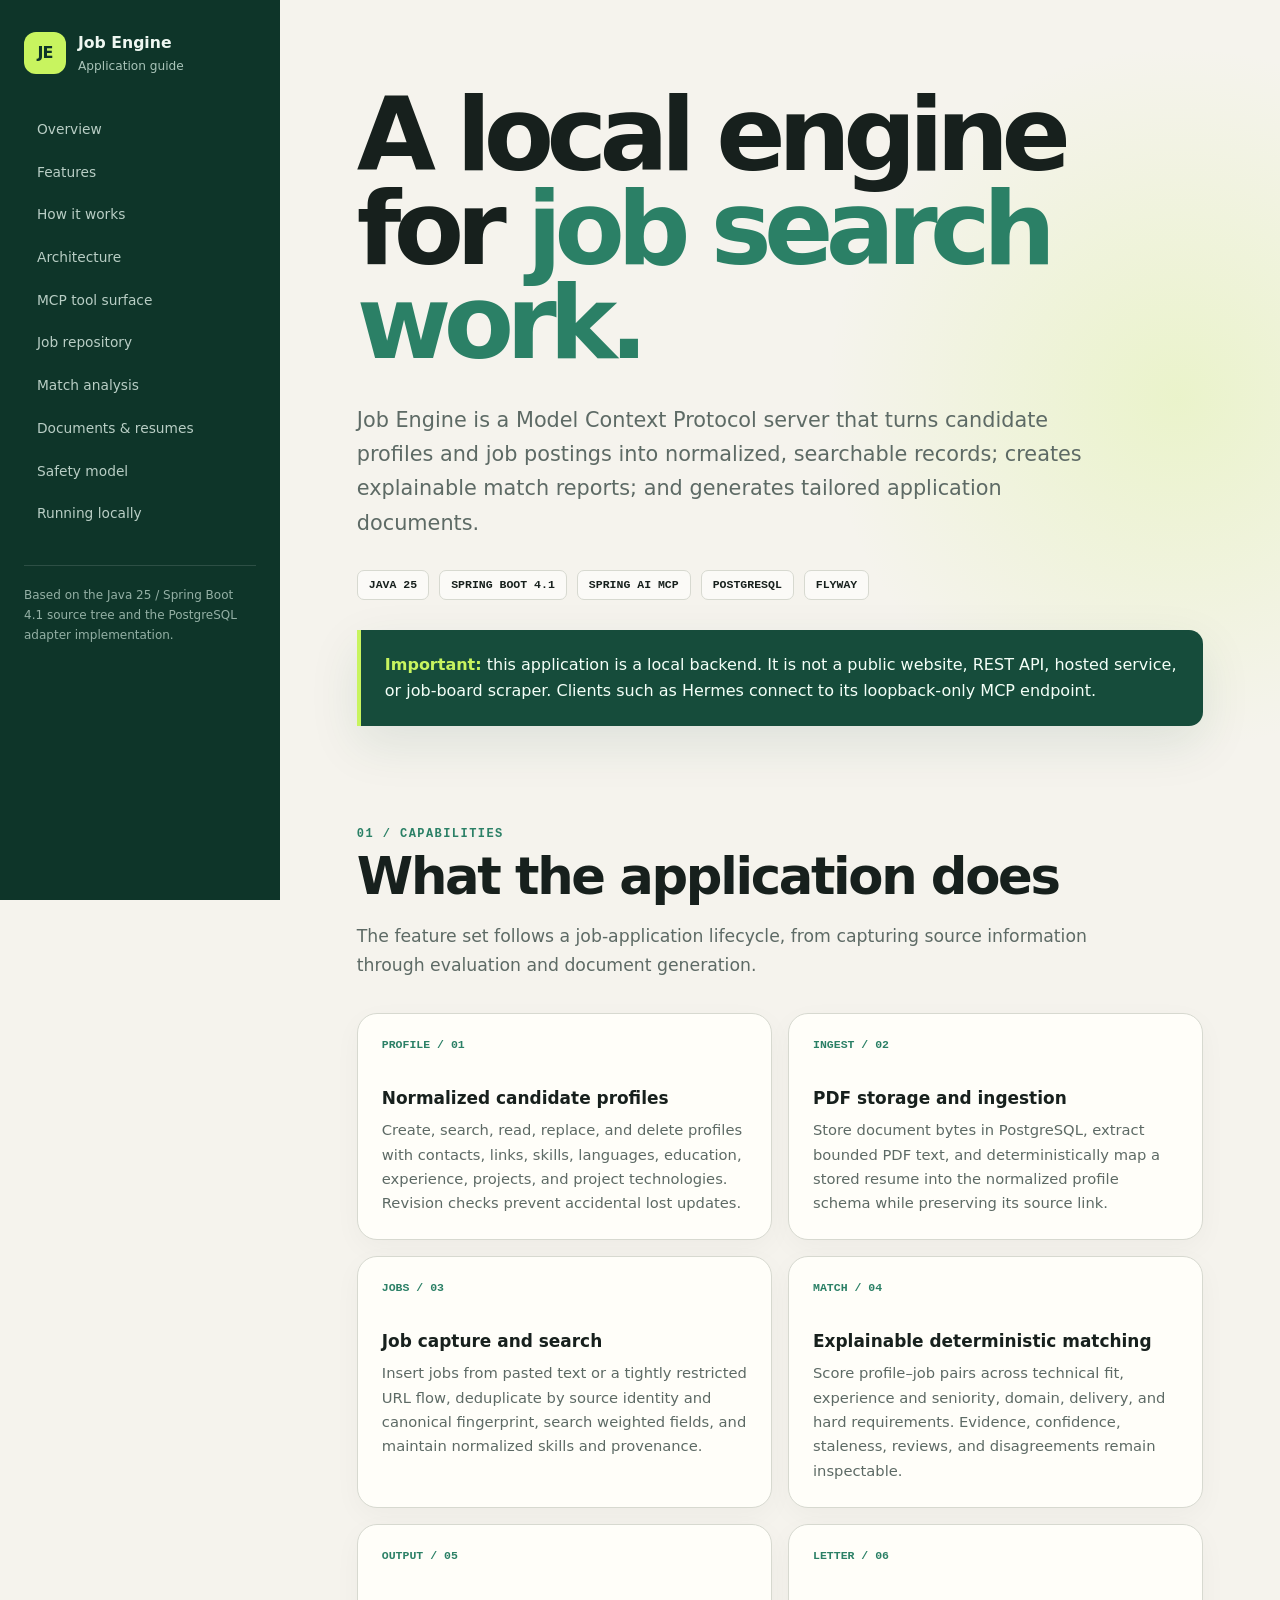
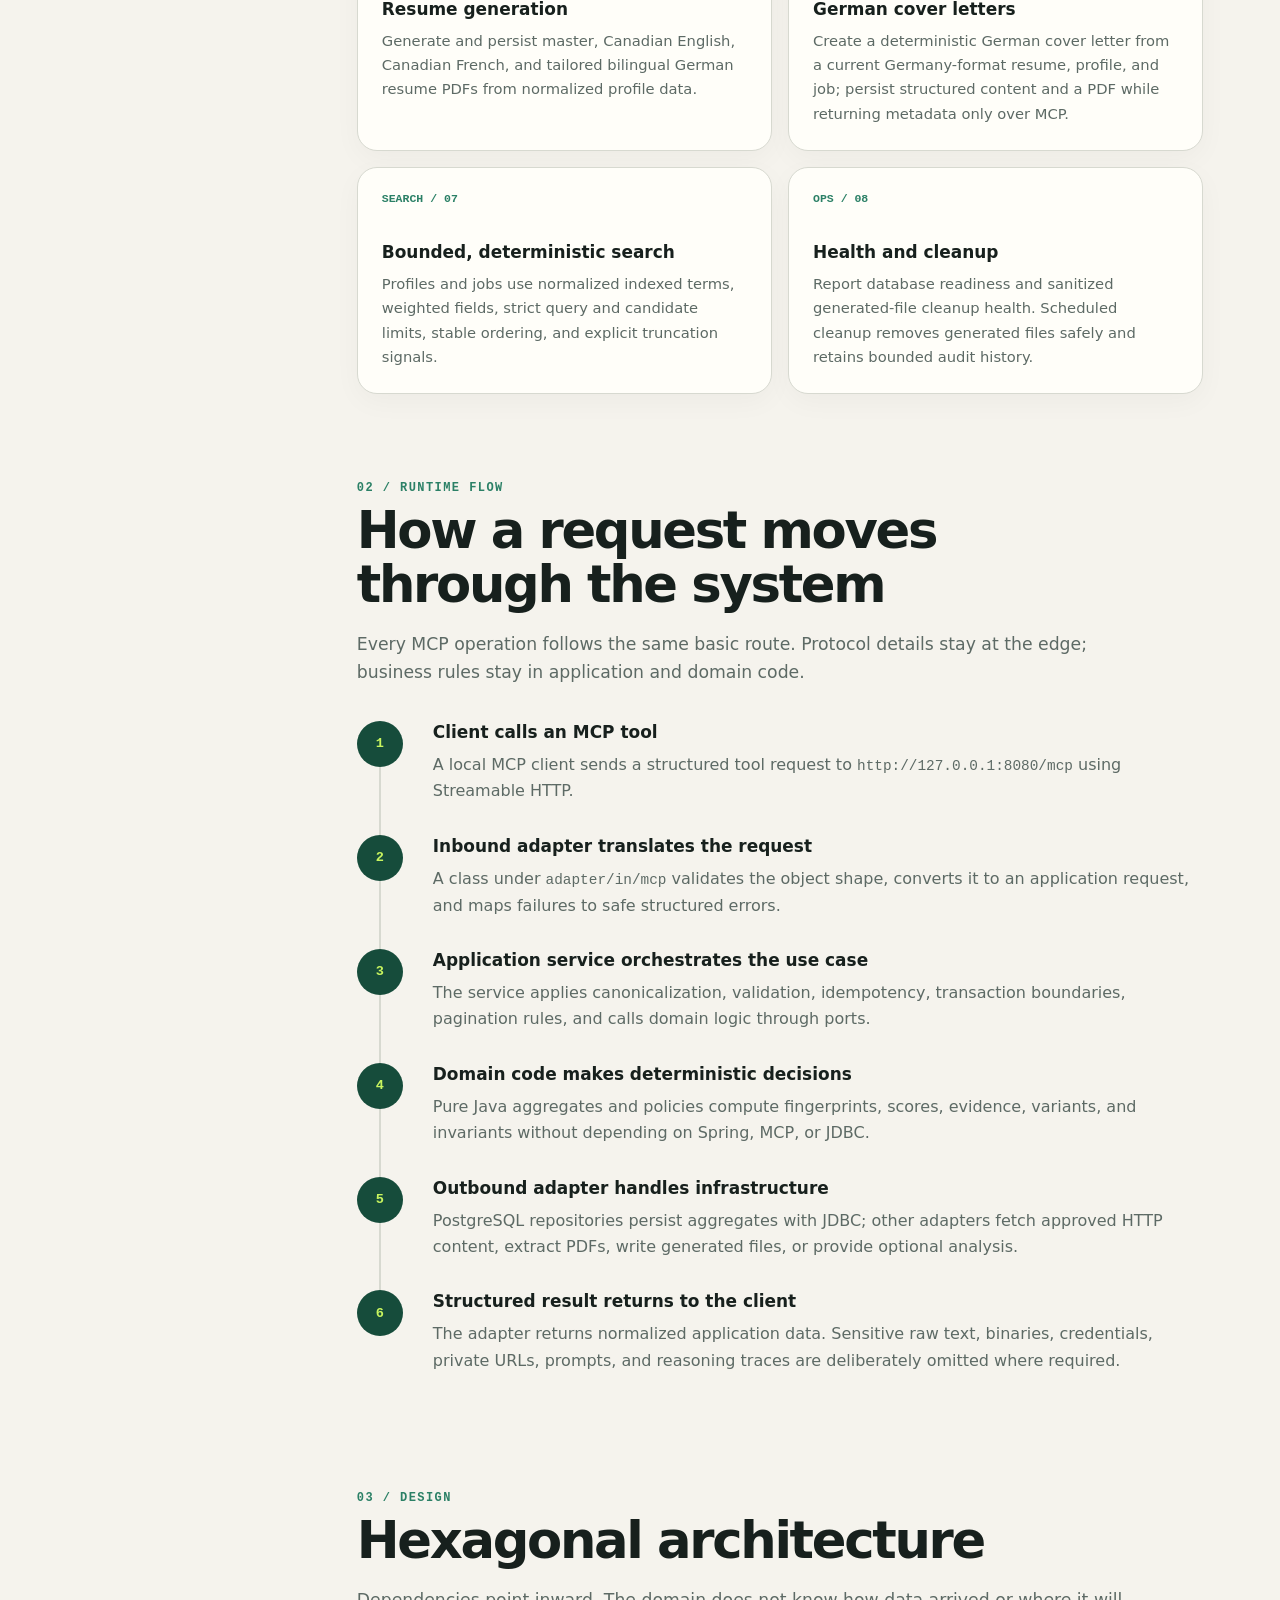
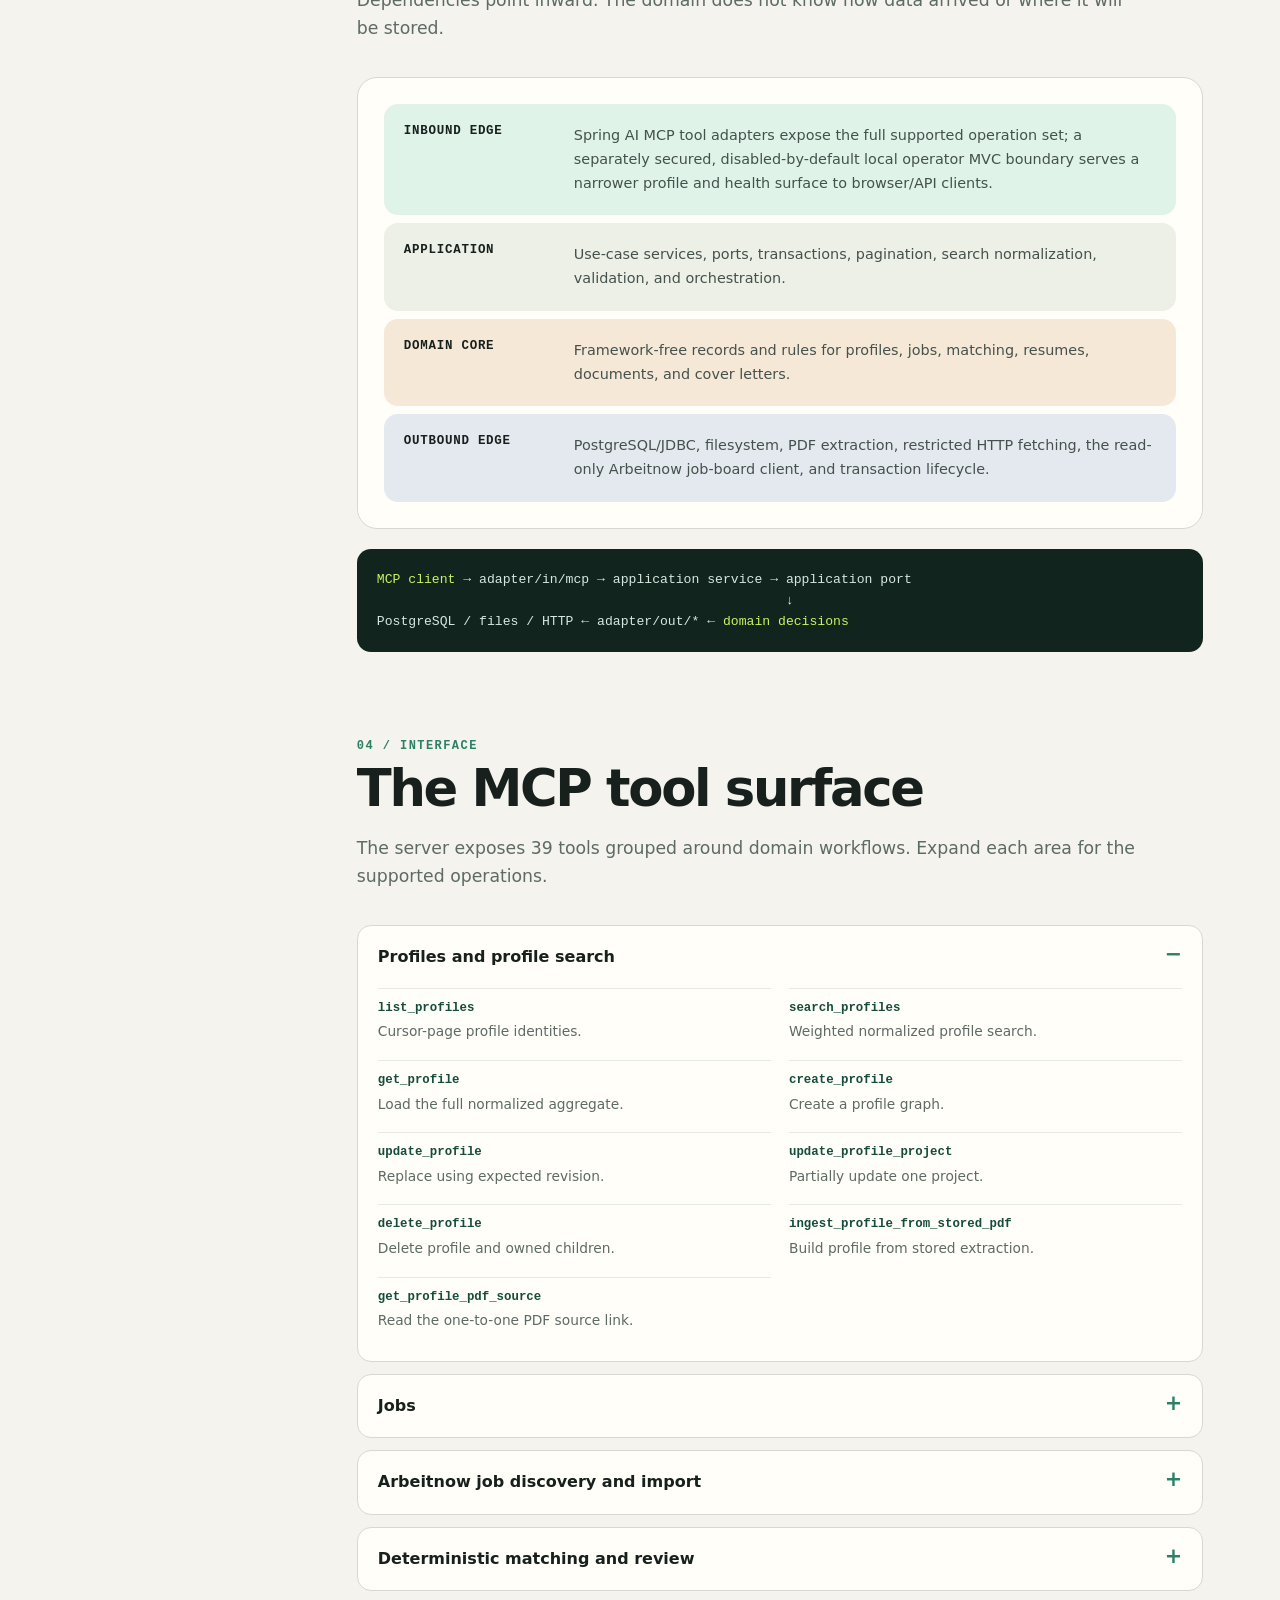
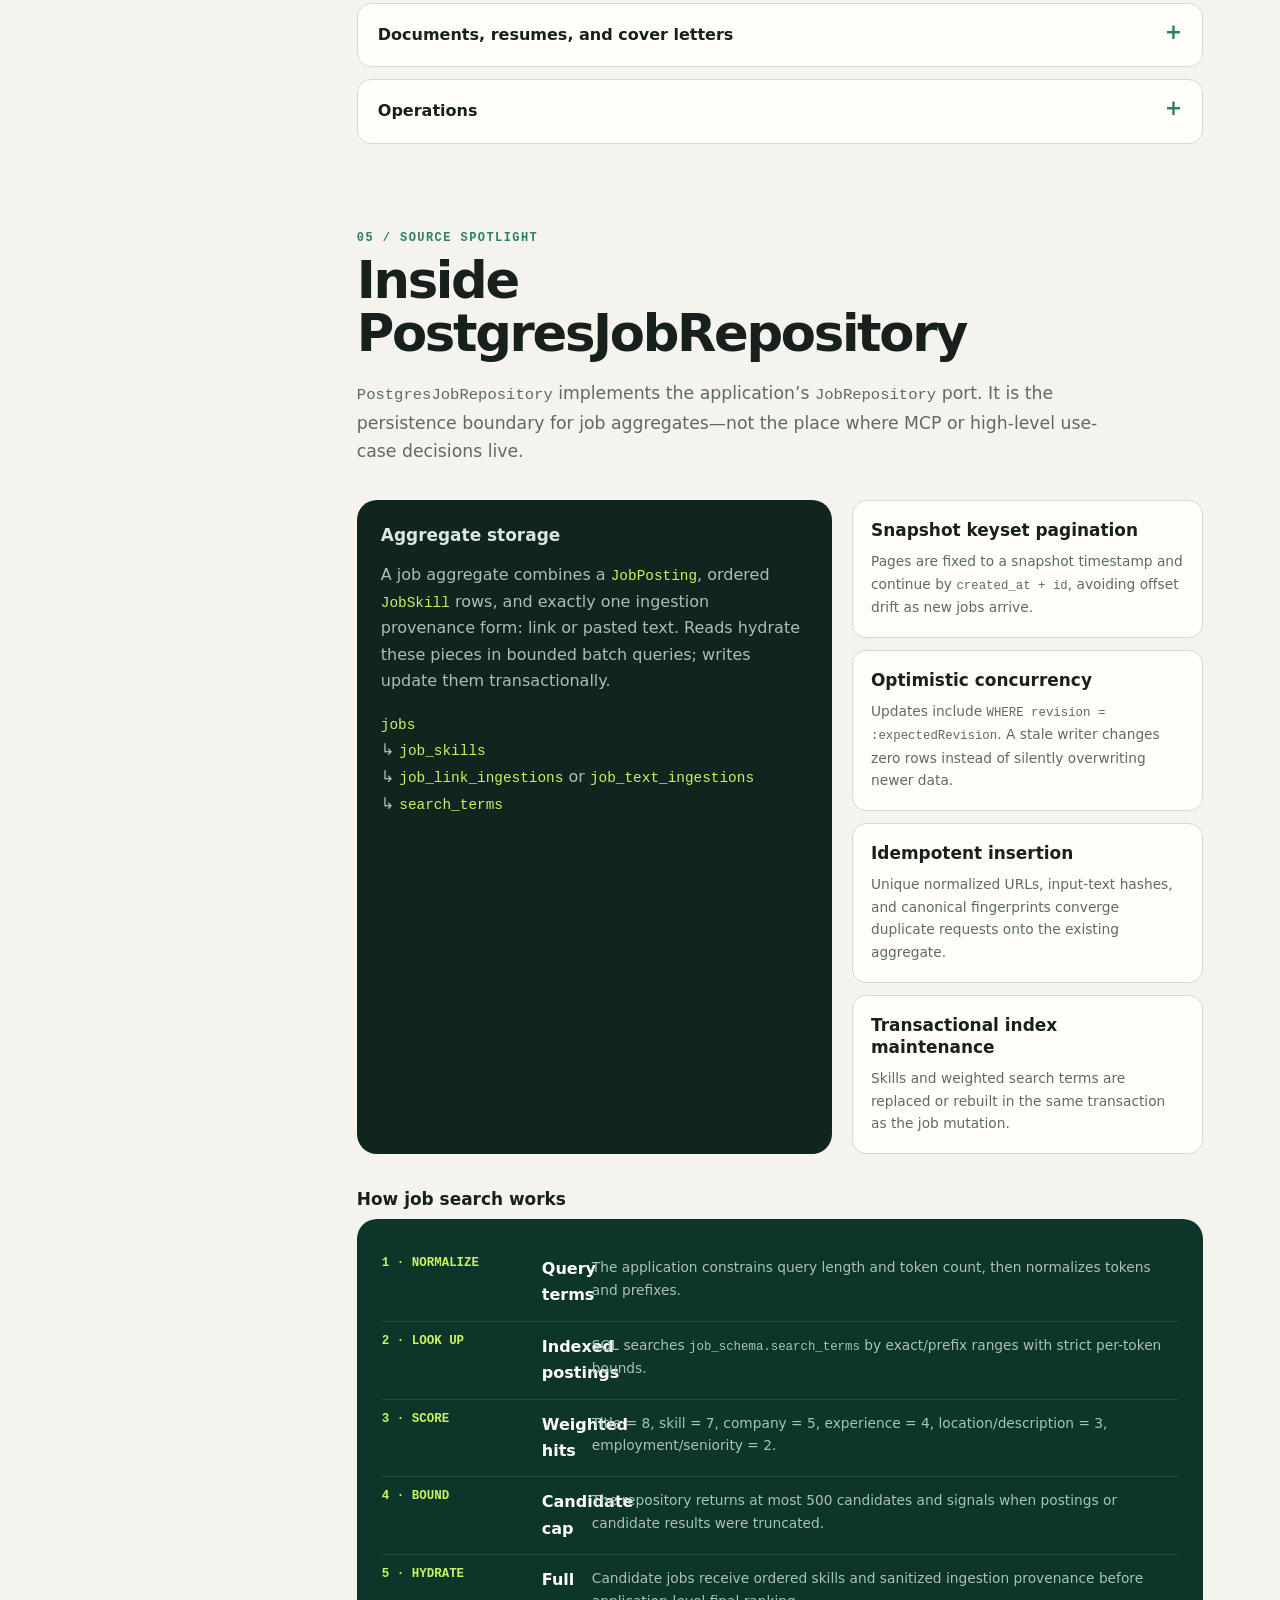
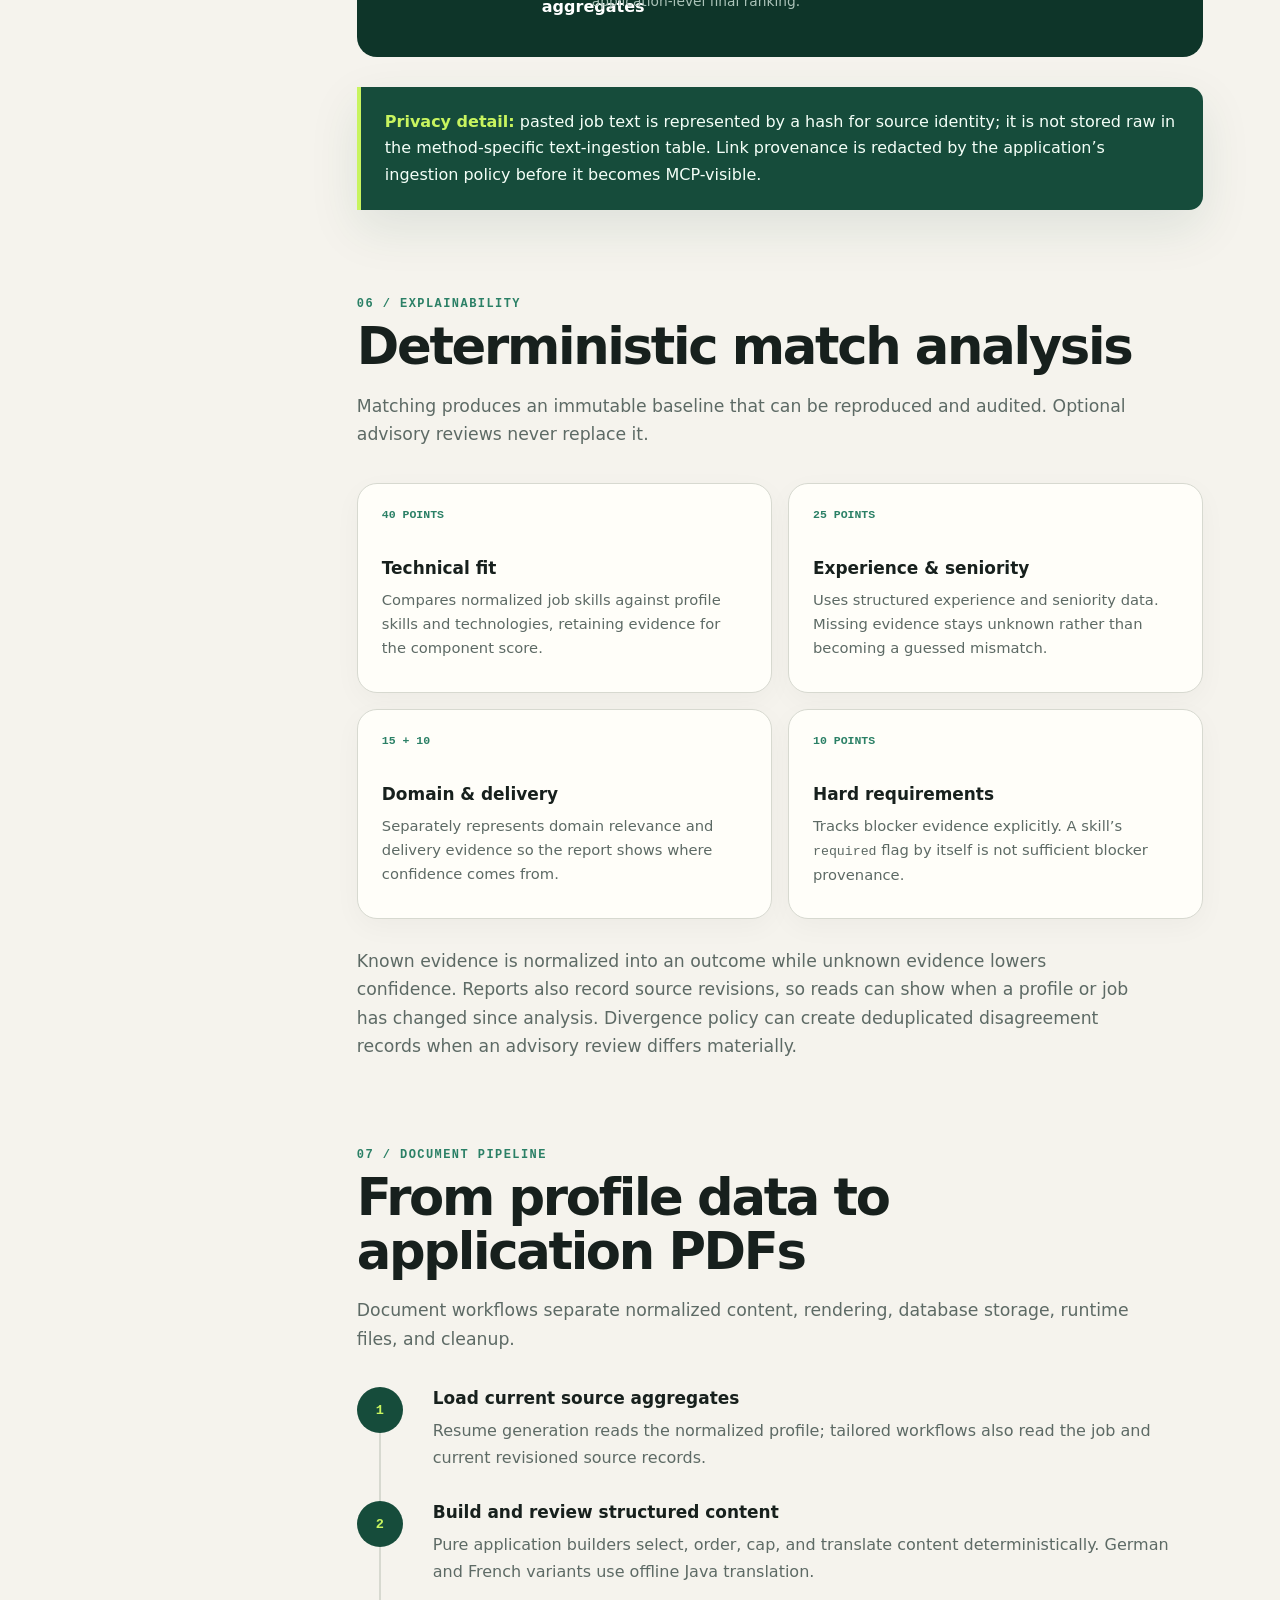
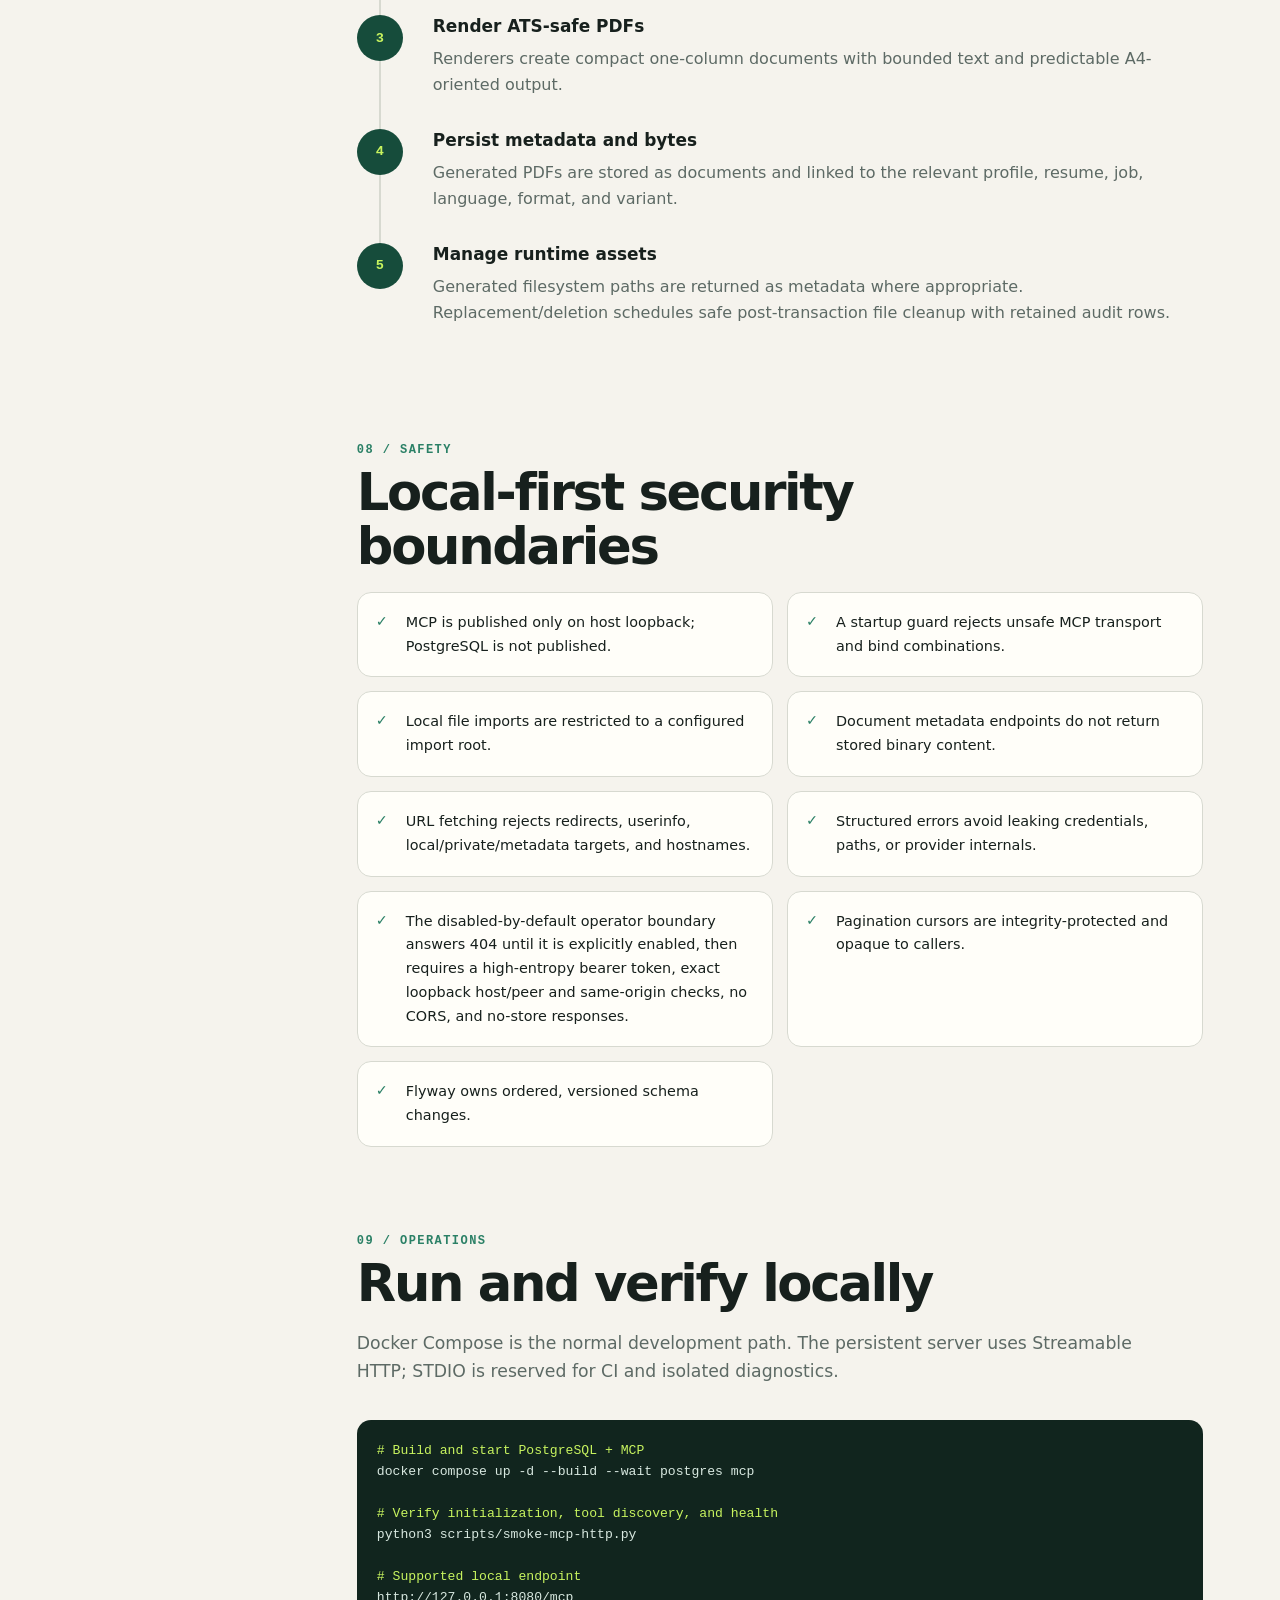
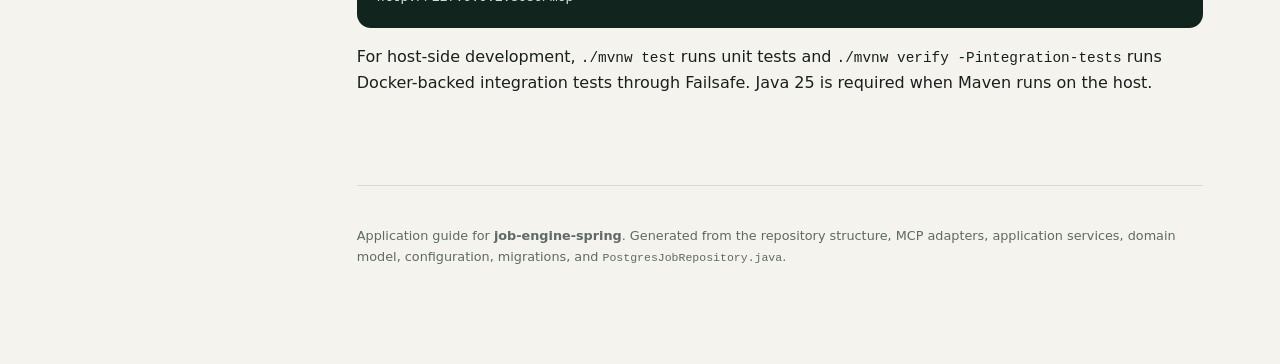
==== commit c6de7b39: "chore: remove HERMES.md, update references, and document new adapters - Removes outdated **HERMES.md" ====
--- a/documentation/index.html
+++ b/documentation/index.html
@@ -62,7 +62,7 @@
       padding: 8px 11px; border-left: 2px solid transparent; border-radius: 0 8px 8px 0;
       color: #b9cec5; text-decoration: none; font-size: .86rem; transition: .18s ease;
     }
-    .sidebar nav a:hover, .sidebar nav a.active { color: white; border-color: var(--lime); background: rgba(255,255,255,.06); }
+
     .sidebar-note { margin-top: 32px; padding-top: 20px; border-top: 1px solid rgba(255,255,255,.13); color: #94b0a5; font-size: .75rem; }
 
     main { width: min(1140px, 100%); padding: 48px clamp(28px, 6vw, 88px) 80px; }
@@ -229,10 +229,10 @@
         <h2>Hexagonal architecture</h2>
         <p class="lead">Dependencies point inward. The domain does not know how data arrived or where it will be stored.</p>
         <div class="architecture" role="img" aria-label="Architecture layers from MCP client through adapters and application domain to infrastructure">
-          <div class="layer"><strong>Inbound edge</strong><p>Spring AI MCP tool adapters expose supported operations; a separately secured local-only operator MVC boundary is reserved for browser/API clients.</p></div>
+          <div class="layer"><strong>Inbound edge</strong><p>Spring AI MCP tool adapters expose the full supported operation set; a separately secured, disabled-by-default local operator MVC boundary serves a narrower profile and health surface to browser/API clients.</p></div>
           <div class="layer"><strong>Application</strong><p>Use-case services, ports, transactions, pagination, search normalization, validation, and orchestration.</p></div>
           <div class="layer"><strong>Domain core</strong><p>Framework-free records and rules for profiles, jobs, matching, resumes, documents, and cover letters.</p></div>
-          <div class="layer"><strong>Outbound edge</strong><p>PostgreSQL/JDBC, filesystem, PDF extraction, restricted HTTP fetching, transaction lifecycle, and optional Hermes analysis.</p></div>
+          <div class="layer"><strong>Outbound edge</strong><p>PostgreSQL/JDBC, filesystem, PDF extraction, restricted HTTP fetching, the read-only Arbeitnow job-board client, and transaction lifecycle.</p></div>
         </div>
         <pre><span class="accent">MCP client</span> → adapter/in/mcp → application service → application port
                                                     ↓
@@ -340,7 +340,7 @@
           <li>Document metadata endpoints do not return stored binary content.</li>
           <li>URL fetching rejects redirects, userinfo, local/private/metadata targets, and hostnames.</li>
           <li>Structured errors avoid leaking credentials, paths, or provider internals.</li>
-          <li>The disabled-by-default operator boundary requires a high-entropy bearer token, exact loopback/same-origin checks, no CORS, and no-store responses.</li>
+          <li>The disabled-by-default operator boundary answers 404 until it is explicitly enabled, then requires a high-entropy bearer token, exact loopback host/peer and same-origin checks, no CORS, and no-store responses.</li>
           <li>Pagination cursors are integrity-protected and opaque to callers.</li>
           <li>Flyway owns ordered, versioned schema changes.</li>
         </ul>
